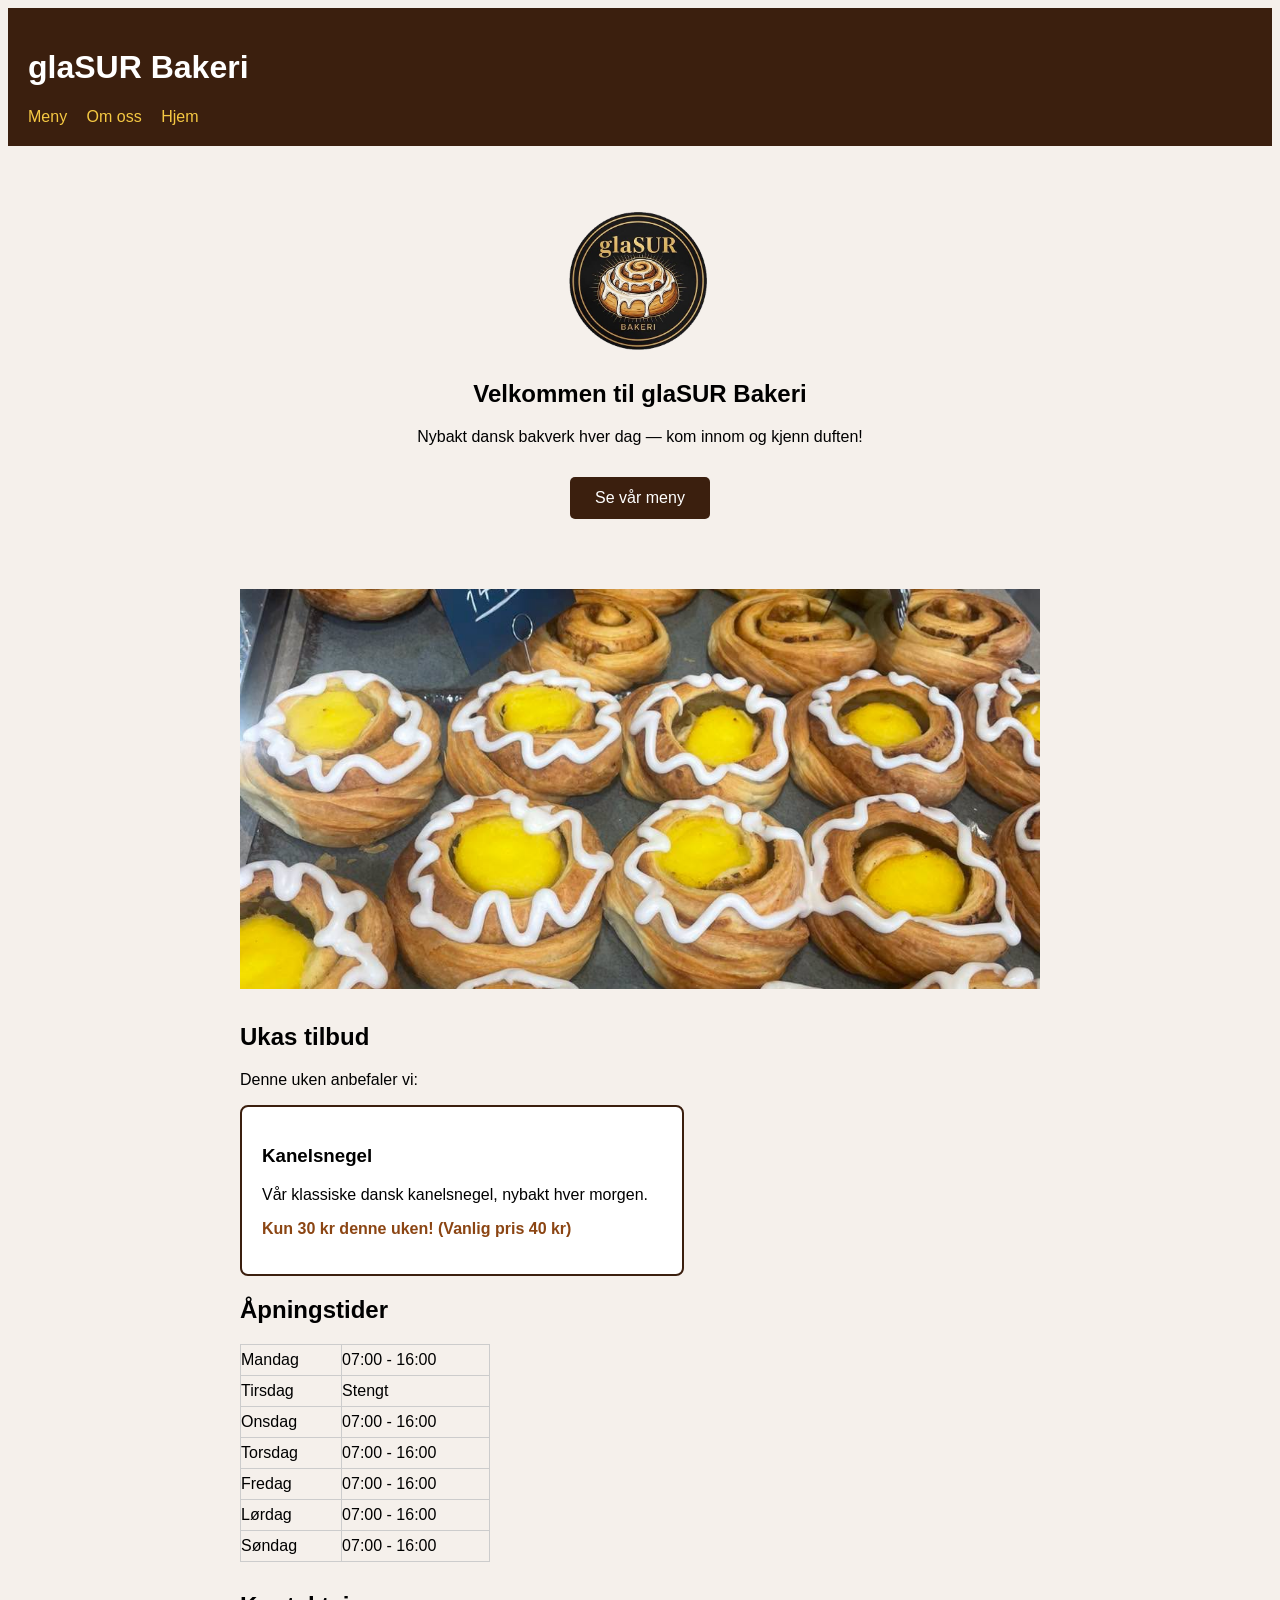
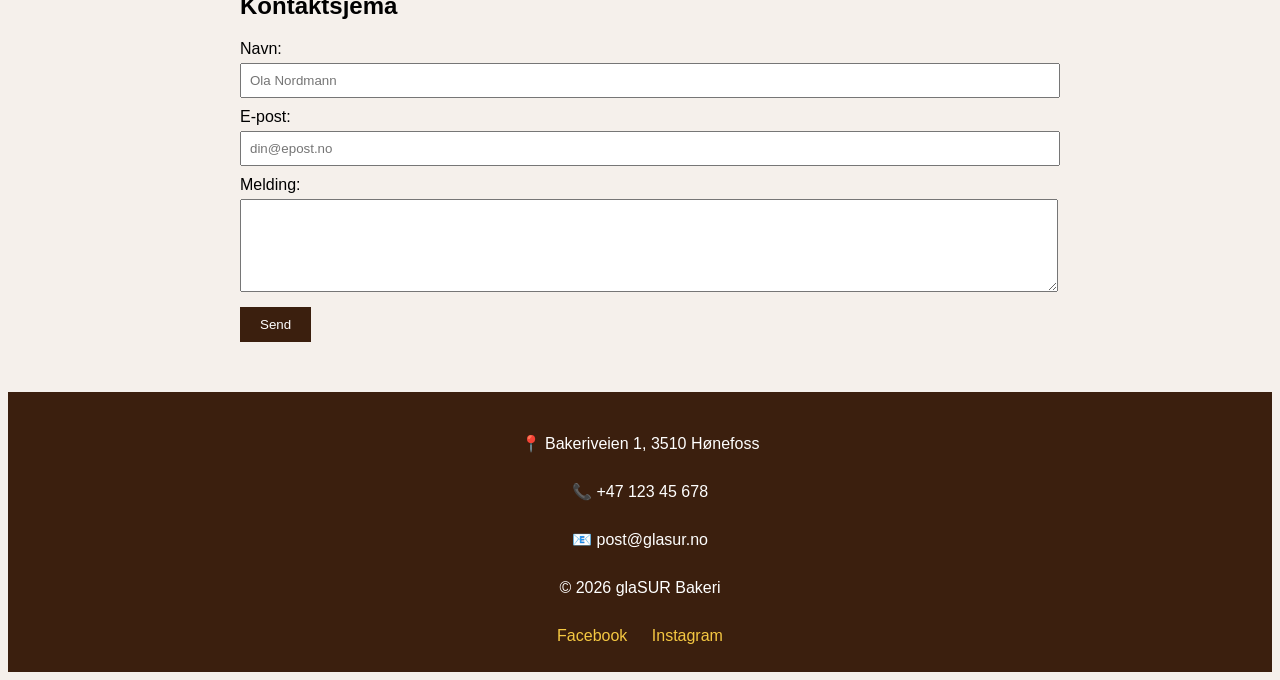
==== index.html @ a9d49e84 "Legg til viewport meta-tag for riktig mobilvisning, juster mobil-tekststørrelser" ====
<!DOCTYPE html>
<html>
<head>
  <meta charset="UTF-8">
  <meta name="viewport" content="width=device-width, initial-scale=1.0">
  <title>glaSUR</title>
  <link rel="stylesheet" href="CSS/style.css">
</head>
<body>
  <header>
  <h1>glaSUR Bakeri</h1>
  <nav>
    <a href="Meny.html">Meny</a>
    <a href="OmOss.html">Om oss</a>
    <a href="index.html">Hjem</a>
  </nav>
  </header>
  <main>
  <section class="hero">
  <img src="Bilder/glasur(1).png" alt="glaSUR logo">
  <h2>Velkommen til glaSUR Bakeri</h2>
  <p>Nybakt dansk bakverk hver dag — kom innom og kjenn duften!</p>
  <a href="Meny.html" class="knapp">Se vår meny</a>
</section>

<section class="forsidebilde">
  <img src="Bilder/glasur bakevarer.jpg" alt="Nybakte bakevarer">
</section>
  <h2>Ukas tilbud</h2>
  <p>Denne uken anbefaler vi:</p>
  
  <div class="tilbud-kort">
    <h3>Kanelsnegel</h3>
    <p>Vår klassiske dansk kanelsnegel, nybakt hver morgen.</p>
    <p class="pris">Kun 30 kr denne uken! (Vanlig pris 40 kr)</p>
  </div>
</section>
  <section>
  <h2>Åpningstider</h2>
  <table class="apningstider">
    <tr><td>Mandag</td><td>07:00 - 16:00</td></tr>
    <tr><td>Tirsdag</td><td>Stengt</td></tr>
    <tr><td>Onsdag</td><td>07:00 - 16:00</td></tr>
    <tr><td>Torsdag</td><td>07:00 - 16:00</td></tr>
    <tr><td>Fredag</td><td>07:00 - 16:00</td></tr>
    <tr><td>Lørdag</td><td>07:00 - 16:00</td></tr>
    <tr><td>Søndag</td><td>07:00 - 16:00</td></tr>
  </table>
</section>
    <section>
      <h2>Kontaktsjema</h2>
  <form action="https://formsubmit.co/oskar.aaserud@gmail.com" method="POST">
    <input type="hidden" name="_subject" value="Ny melding fra glaSUR-nettsiden">
    <input type="hidden" name="_captcha" value="false">
    <input type="hidden" name="_next" value="https://oskaraaserud-dev.github.io/glasur/takk.html">

    <label for="navn">Navn:</label>
    <input type="text" id="navn" name="Navn" placeholder="Ola Nordmann" required>

    <label for="epost">E-post:</label>
    <input type="email" id="epost" name="E-post" placeholder="din@epost.no" required>

    <label for="melding">Melding:</label>
    <textarea id="melding" name="Melding" rows="5" required></textarea>

    <button type="submit">Send</button>
  </form>
    </section>
 </main>
 <footer>
  <p>📍 Bakeriveien 1, 3510 Hønefoss</p>
  <p>📞 +47 123 45 678</p>
  <p>📧 post@glasur.no</p>
  <p>© 2026 glaSUR Bakeri</p>
  <a href="https://facebook.com/glasur" target="_blank">Facebook</a>
<a href="https://instagram.com/glasur" target="_blank">Instagram</a>
</footer>
</body>
</html>
---- CSS/style.css ----
body {
    background-color: #f5f0eb;
    font-family: Arial, Helvetica, sans-serif;
}

h1 {
    color: #8b4513
}

Header {
    background-color: #3b1f0e;
    color: white;
    padding: 20px;
}

h1 {
    color: white;
}

nav a {
    color: #f5c842;
    margin-right: 15px;
    text-decoration: none;
}

main {
    max-width: 800px;
    margin: 0 auto;
    padding: 20px;
}

table {
    width: 100%;
    border-collapse: collapse;
}

th, td {
    border: 1px solid #ccc;
    padding: 8px;
    text-align: left;
}

th {
    background-color: #3b1f0e;
    color: white;
}

footer {
    background-color: #3b1f0e;
    color: white;
    text-align: center;
    padding: 15px;
}

section {
    margin-bottom: 30px;
}

label {
    display: block;
    margin-top: 10px;
}

input, textarea {
    display: block;
    width: 100%;
    padding: 8px;
    margin-top: 5px;
}

button {
    margin-top: 15px;
    padding: 10px 20px;
    background-color: #3b1f0e;
    color: white;
    border: none;
    cursor: pointer;
}

a {
    color: #f5c842;
    text-decoration: none;
}

.tilbud-kort {
  background-color: white;
  border: 2px solid #3b1f0e;
  border-radius: 8px;
  padding: 20px;
  max-width: 400px;
}

.pris {
  color: #8B4513;
  font-weight: bold;
}

.hero {
  text-align: center;
  padding: 40px 20px;
}

.hero img {
  width: 150px;
}

.knapp {
  display: inline-block;
  margin-top: 15px;
  padding: 12px 25px;
  background-color: #3b1f0e;
  color: white;
  text-decoration: none;
  border-radius: 5px;
}

.knapp:hover {
  background-color: #8B4513;
}

.apningstider {
  width: auto;
  min-width: 250px;
}

.apningstider td {
  padding: 6px 20px 6px 0;
}

header {
  position: sticky;
  top: 0;
  z-index: 100;
}

footer {
  background-color: #3b1f0e;
  color: white;
  text-align: center;
  padding: 20px;
  line-height: 2;
}

footer a {
  color: #f5c842;
  text-decoration: none;
  margin: 0 10px;
}

.forsidebilde img {
  width: 100%;
  max-height: 400px;
  object-fit: cover;
}

.omoss-bilde {
  width: 100%;
  max-height: 350px;
  object-fit: cover;
  border-radius: 8px;
  margin: 20px 0;
}

.meny-bilde {
  width: 50px;
  height: 50px;
  object-fit: cover;
  border-radius: 5px;
  vertical-align: middle;
  margin-right: 10px;
}

@media (max-width: 600px) {
  /* Større tekst på mobil */
  body {
    font-size: 18px;
  }

  h1 {
    font-size: 24px;
  }

  h2 {
    font-size: 22px;
  }

  h3 {
    font-size: 20px;
  }

  .knapp {
    padding: 15px 30px;
    font-size: 18px;
  }

  input, textarea {
    font-size: 16px;
    padding: 12px;
  }

  button {
    font-size: 18px;
    padding: 15px 25px;
  }
}
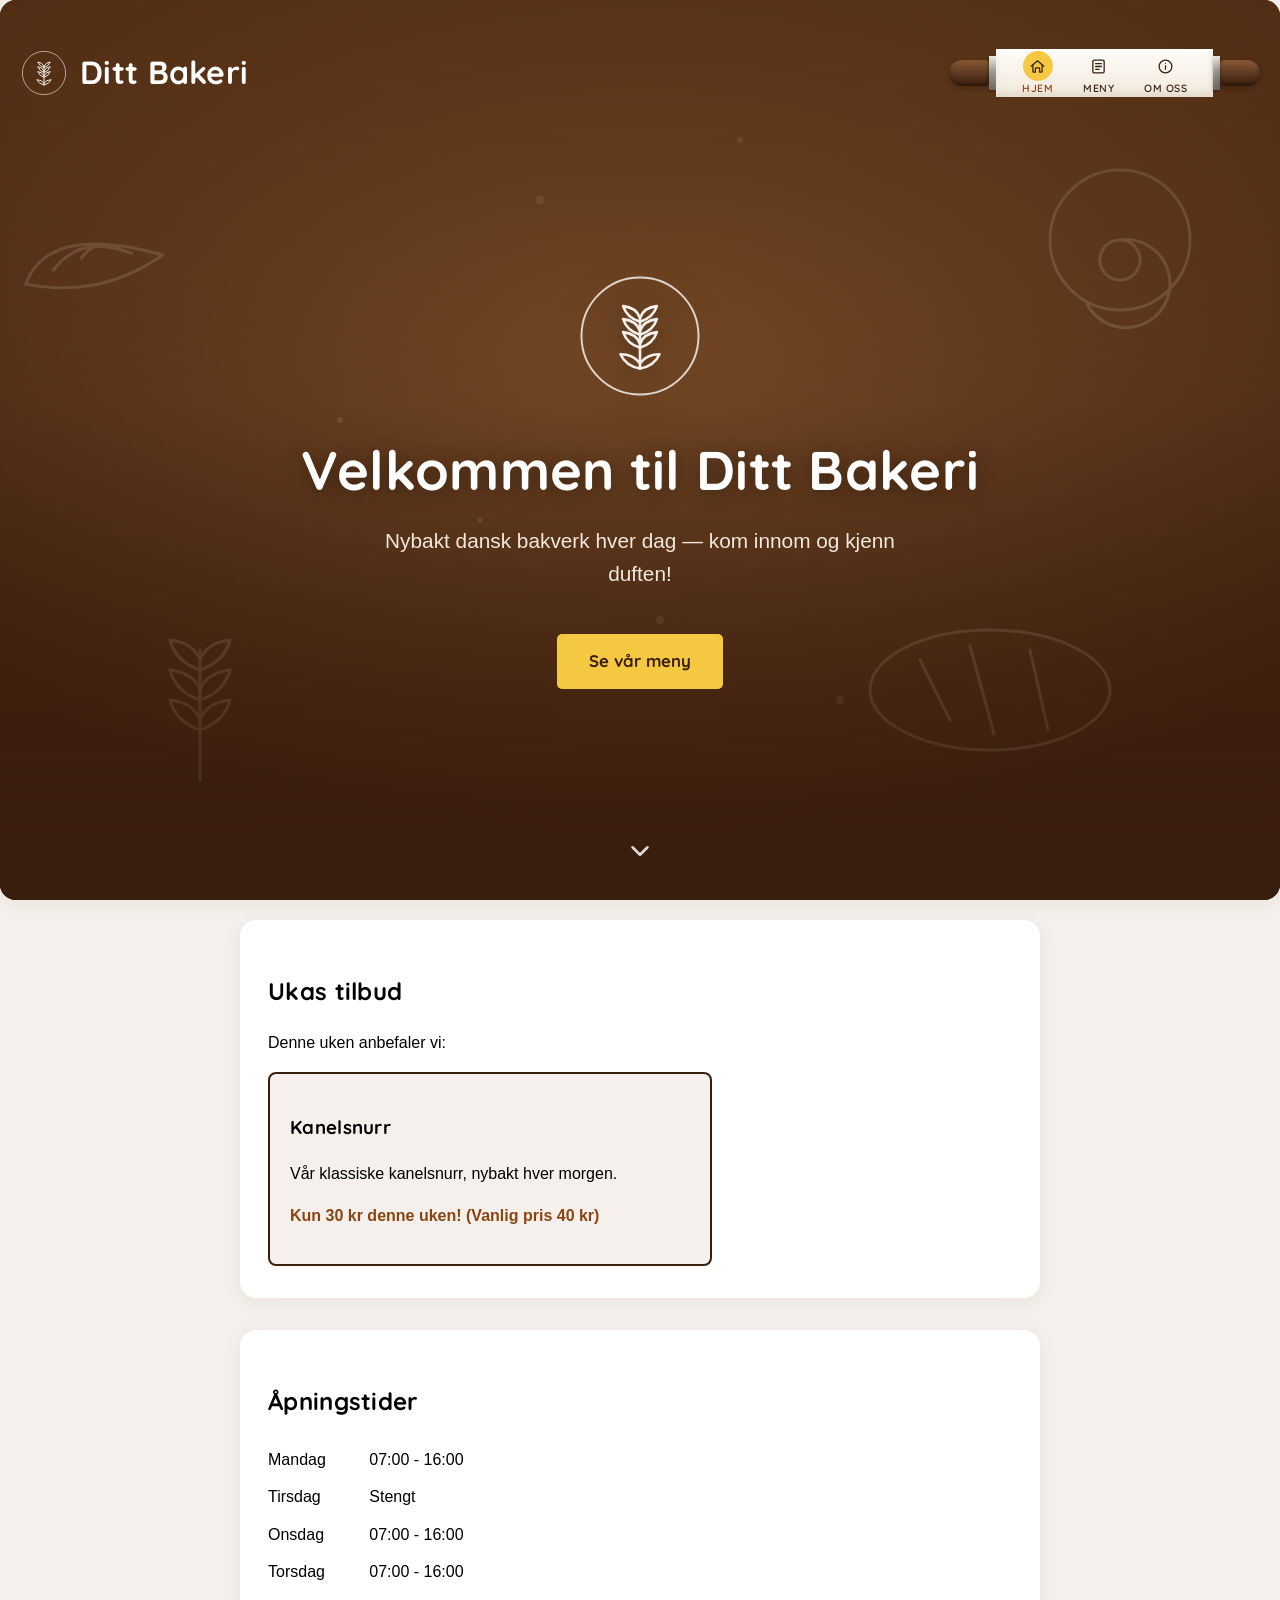
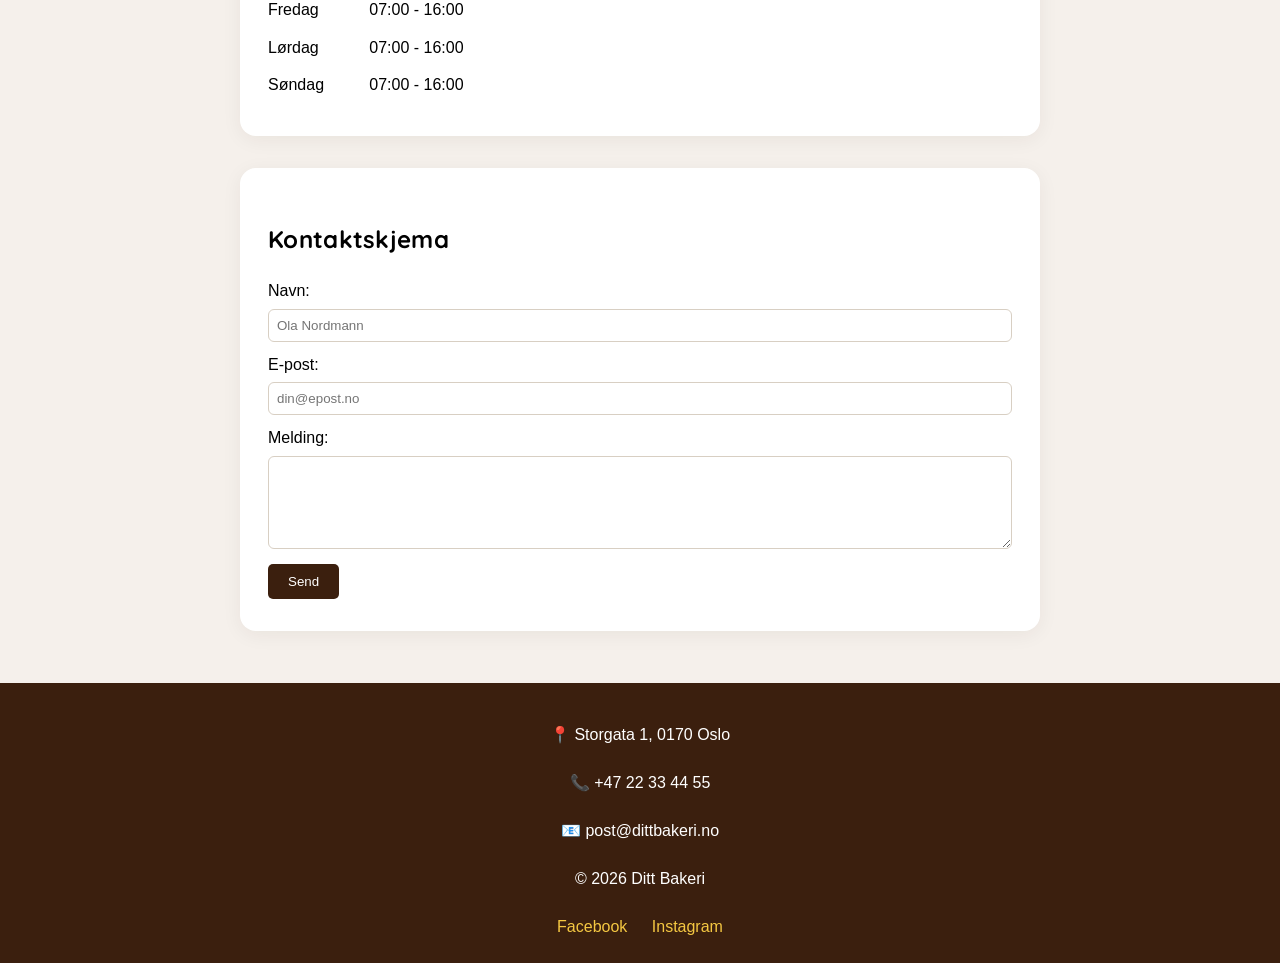
==== commit 4d2a9186: "Gjør bakeri-demoen utsendingsklar med navn-personalisering - Bytt PLASSHOLDERBILDE-SVG-ene med bevis" ====
--- a/index.html
+++ b/index.html
@@ -1,79 +1,159 @@
-<!DOCTYPE html>
-<html>
-<head>
-  <meta charset="UTF-8">
-  <meta name="viewport" content="width=device-width, initial-scale=1.0">
-  <title>glaSUR</title>
-  <link rel="stylesheet" href="CSS/style.css">
-</head>
-<body>
-  <header>
-  <h1>glaSUR Bakeri</h1>
-  <nav>
-    <a href="Meny.html">Meny</a>
-    <a href="OmOss.html">Om oss</a>
-    <a href="index.html">Hjem</a>
-  </nav>
-  </header>
-  <main>
-  <section class="hero">
-  <img src="Bilder/glasur(1).png" alt="glaSUR logo">
-  <h2>Velkommen til glaSUR Bakeri</h2>
-  <p>Nybakt dansk bakverk hver dag — kom innom og kjenn duften!</p>
-  <a href="Meny.html" class="knapp">Se vår meny</a>
-</section>
-
-<section class="forsidebilde">
-  <img src="Bilder/glasur bakevarer.jpg" alt="Nybakte bakevarer">
-</section>
-  <h2>Ukas tilbud</h2>
-  <p>Denne uken anbefaler vi:</p>
-  
-  <div class="tilbud-kort">
-    <h3>Kanelsnegel</h3>
-    <p>Vår klassiske dansk kanelsnegel, nybakt hver morgen.</p>
-    <p class="pris">Kun 30 kr denne uken! (Vanlig pris 40 kr)</p>
-  </div>
-</section>
-  <section>
-  <h2>Åpningstider</h2>
-  <table class="apningstider">
-    <tr><td>Mandag</td><td>07:00 - 16:00</td></tr>
-    <tr><td>Tirsdag</td><td>Stengt</td></tr>
-    <tr><td>Onsdag</td><td>07:00 - 16:00</td></tr>
-    <tr><td>Torsdag</td><td>07:00 - 16:00</td></tr>
-    <tr><td>Fredag</td><td>07:00 - 16:00</td></tr>
-    <tr><td>Lørdag</td><td>07:00 - 16:00</td></tr>
-    <tr><td>Søndag</td><td>07:00 - 16:00</td></tr>
-  </table>
-</section>
-    <section>
-      <h2>Kontaktsjema</h2>
-  <form action="https://formsubmit.co/oskar.aaserud@gmail.com" method="POST">
-    <input type="hidden" name="_subject" value="Ny melding fra glaSUR-nettsiden">
-    <input type="hidden" name="_captcha" value="false">
-    <input type="hidden" name="_next" value="https://oskaraaserud-dev.github.io/glasur/takk.html">
-
-    <label for="navn">Navn:</label>
-    <input type="text" id="navn" name="Navn" placeholder="Ola Nordmann" required>
-
-    <label for="epost">E-post:</label>
-    <input type="email" id="epost" name="E-post" placeholder="din@epost.no" required>
-
-    <label for="melding">Melding:</label>
-    <textarea id="melding" name="Melding" rows="5" required></textarea>
-
-    <button type="submit">Send</button>
-  </form>
-    </section>
- </main>
- <footer>
-  <p>📍 Bakeriveien 1, 3510 Hønefoss</p>
-  <p>📞 +47 123 45 678</p>
-  <p>📧 post@glasur.no</p>
-  <p>© 2026 glaSUR Bakeri</p>
-  <a href="https://facebook.com/glasur" target="_blank">Facebook</a>
-<a href="https://instagram.com/glasur" target="_blank">Instagram</a>
-</footer>
-</body>
+<!DOCTYPE html>
+<html lang="no">
+<head>
+  <meta charset="UTF-8">
+  <meta name="viewport" content="width=device-width, initial-scale=1.0">
+  <meta name="description" content="Ditt Bakeri tilbyr nybakt dansk bakverk hver dag. Se vår meny, ukas tilbud og åpningstider.">
+  <title>Ditt Bakeri – Nybakt bakverk hver dag</title>
+  <link rel="canonical" href="https://oskaraaserud-dev.github.io/generisk_bakeri/">
+  <link rel="icon" href="Bilder/logo.svg" type="image/svg+xml">
+  <link rel="preconnect" href="https://fonts.googleapis.com">
+  <link rel="preconnect" href="https://fonts.gstatic.com" crossorigin>
+  <link href="https://fonts.googleapis.com/css2?family=Quicksand:wght@500;600;700&display=swap" rel="stylesheet">
+  <link rel="stylesheet" href="CSS/style.css">
+  <meta property="og:type" content="website">
+  <meta property="og:site_name" content="Ditt Bakeri">
+  <meta property="og:locale" content="nb_NO">
+  <meta property="og:title" content="Ditt Bakeri – Nybakt dansk bakverk hver dag">
+  <meta property="og:description" content="Ditt Bakeri tilbyr nybakt dansk bakverk hver dag. Se vår meny, ukas tilbud og åpningstider.">
+  <meta property="og:url" content="https://oskaraaserud-dev.github.io/generisk_bakeri/">
+  <meta property="og:image" content="https://oskaraaserud-dev.github.io/generisk_bakeri/Bilder/hero.svg">
+  <meta name="twitter:card" content="summary_large_image">
+  <script type="application/ld+json">
+  {
+    "@context": "https://schema.org",
+    "@type": "Bakery",
+    "@id": "https://oskaraaserud-dev.github.io/generisk_bakeri/",
+    "name": "Ditt Bakeri",
+    "url": "https://oskaraaserud-dev.github.io/generisk_bakeri/",
+    "image": "https://oskaraaserud-dev.github.io/generisk_bakeri/Bilder/om-oss.svg",
+    "telephone": "+47 22 33 44 55",
+    "email": "post@dittbakeri.no",
+    "address": {
+      "@type": "PostalAddress",
+      "streetAddress": "Storgata 1",
+      "addressLocality": "Oslo",
+      "postalCode": "0170",
+      "addressCountry": "NO"
+    },
+    "openingHoursSpecification": [{
+      "@type": "OpeningHoursSpecification",
+      "dayOfWeek": ["Monday", "Wednesday", "Thursday", "Friday", "Saturday", "Sunday"],
+      "opens": "07:00",
+      "closes": "16:00"
+    }],
+    "sameAs": [
+      "https://www.facebook.com/dittbakeri",
+      "https://www.instagram.com/dittbakeri/"
+    ]
+  }
+  </script>
+</head>
+<body>
+  <header class="over-hero">
+  <div class="brand">
+    <img src="Bilder/logo.svg" alt="" class="header-logo">
+    <h1 class="bakerinavn">Ditt Bakeri</h1>
+  </div>
+
+  <nav class="kjevle-nav" aria-label="Hovednavigasjon">
+    <span class="kjevle-handle" aria-hidden="true"></span>
+    <span class="kjevle-ring" aria-hidden="true"></span>
+    <ul class="kjevle-list">
+      <li>
+        <a href="index.html" class="kjevle-link" aria-current="page">
+          <span class="kjevle-icon-wrap">
+            <svg viewBox="0 0 24 24" fill="none" stroke="currentColor" stroke-width="1.8" stroke-linecap="round" stroke-linejoin="round" aria-hidden="true"><path d="M3 11.5 12 4l9 7.5"/><path d="M5.5 10v9a1 1 0 0 0 1 1H9v-5a1 1 0 0 1 1-1h4a1 1 0 0 1 1 1v5h2.5a1 1 0 0 0 1-1v-9"/></svg>
+          </span>
+          <span class="kjevle-label">Hjem</span>
+        </a>
+      </li>
+      <li>
+        <a href="Meny.html" class="kjevle-link">
+          <span class="kjevle-icon-wrap">
+            <svg viewBox="0 0 24 24" fill="none" stroke="currentColor" stroke-width="1.8" stroke-linecap="round" stroke-linejoin="round" aria-hidden="true"><rect x="4" y="3" width="16" height="18" rx="2"/><path d="M8 8h8M8 12h8M8 16h5"/></svg>
+          </span>
+          <span class="kjevle-label">Meny</span>
+        </a>
+      </li>
+      <li>
+        <a href="OmOss.html" class="kjevle-link">
+          <span class="kjevle-icon-wrap">
+            <svg viewBox="0 0 24 24" fill="none" stroke="currentColor" stroke-width="1.8" stroke-linecap="round" stroke-linejoin="round" aria-hidden="true"><circle cx="12" cy="12" r="9"/><line x1="12" y1="11" x2="12" y2="16"/><circle cx="12" cy="7.5" r="0.9" fill="currentColor" stroke="none"/></svg>
+          </span>
+          <span class="kjevle-label">Om oss</span>
+        </a>
+      </li>
+    </ul>
+    <span class="kjevle-ring" aria-hidden="true"></span>
+    <span class="kjevle-handle" aria-hidden="true"></span>
+  </nav>
+  </header>
+
+  <section class="hero-full">
+    <div class="hero-full__bg" aria-hidden="true"></div>
+    <div class="hero-full__content">
+      <img src="Bilder/logo.svg" alt="Logo" class="hero-full__logo reveal is-visible">
+      <h2 class="reveal is-visible reveal-delay-1">Velkommen til <span class="bakerinavn">Ditt Bakeri</span></h2>
+      <p class="reveal is-visible reveal-delay-2">Nybakt dansk bakverk hver dag — kom innom og kjenn duften!</p>
+      <a href="Meny.html" class="knapp reveal is-visible reveal-delay-3">Se vår meny</a>
+    </div>
+    <a href="#innhold" class="scroll-hint" aria-label="Bla ned">
+      <svg viewBox="0 0 24 24" fill="none" stroke="currentColor" stroke-width="2" stroke-linecap="round" stroke-linejoin="round" aria-hidden="true"><polyline points="6 9 12 15 18 9"/></svg>
+    </a>
+  </section>
+
+  <main id="innhold">
+  <section class="reveal">
+  <h2>Ukas tilbud</h2>
+  <p>Denne uken anbefaler vi:</p>
+
+  <div class="tilbud-kort">
+    <h3>Kanelsnurr</h3>
+    <p>Vår klassiske kanelsnurr, nybakt hver morgen.</p>
+    <p class="pris">Kun 30 kr denne uken! (Vanlig pris 40 kr)</p>
+  </div>
+</section>
+  <section class="reveal">
+  <h2>Åpningstider</h2>
+  <table class="apningstider">
+    <tr><th scope="row">Mandag</th><td>07:00 - 16:00</td></tr>
+    <tr><th scope="row">Tirsdag</th><td>Stengt</td></tr>
+    <tr><th scope="row">Onsdag</th><td>07:00 - 16:00</td></tr>
+    <tr><th scope="row">Torsdag</th><td>07:00 - 16:00</td></tr>
+    <tr><th scope="row">Fredag</th><td>07:00 - 16:00</td></tr>
+    <tr><th scope="row">Lørdag</th><td>07:00 - 16:00</td></tr>
+    <tr><th scope="row">Søndag</th><td>07:00 - 16:00</td></tr>
+  </table>
+</section>
+    <section class="reveal">
+      <h2>Kontaktskjema</h2>
+  <form action="https://formsubmit.co/oskar@aaserudweb.no" method="POST">
+    <input type="hidden" name="_subject" value="Ny melding fra bakeri-demoen">
+    <input type="hidden" name="_captcha" value="false">
+    <input type="hidden" name="_next" value="takk.html">
+
+    <label for="navn">Navn:</label>
+    <input type="text" id="navn" name="Navn" placeholder="Ola Nordmann" required>
+
+    <label for="epost">E-post:</label>
+    <input type="email" id="epost" name="E-post" placeholder="din@epost.no" required>
+
+    <label for="melding">Melding:</label>
+    <textarea id="melding" name="Melding" rows="5" required></textarea>
+
+    <button type="submit">Send</button>
+  </form>
+    </section>
+ </main>
+ <footer>
+  <p><span aria-hidden="true">📍</span> <span class="sr-only">Adresse:</span> Storgata 1, 0170 Oslo</p>
+  <p><span aria-hidden="true">📞</span> <span class="sr-only">Telefon:</span> +47 22 33 44 55</p>
+  <p><span aria-hidden="true">📧</span> <span class="sr-only">E-post:</span> post@dittbakeri.no</p>
+  <p>© 2026 <span class="bakerinavn">Ditt Bakeri</span></p>
+  <a href="https://www.facebook.com/dittbakeri" target="_blank" rel="noopener noreferrer">Facebook</a>
+<a href="https://www.instagram.com/dittbakeri/" target="_blank" rel="noopener noreferrer">Instagram</a>
+</footer>
+  <script src="JS/main.js"></script>
+</body>
 </html>
--- a/CSS/style.css
+++ b/CSS/style.css
@@ -1,26 +1,163 @@
+html {
+    scroll-behavior: smooth;
+}
+
 body {
+    margin: 0;
     background-color: #f5f0eb;
-    font-family: Arial, Helvetica, sans-serif;
+    font-family: 'Segoe UI', Roboto, Helvetica, Arial, sans-serif;
+    line-height: 1.6;
+}
+
+h1, h2, h3 {
+    font-family: 'Quicksand', 'Segoe UI', sans-serif;
+    letter-spacing: 0.3px;
 }
 
 h1 {
-    color: #8b4513
-}
-
-Header {
+    color: white;
+}
+
+header {
     background-color: #3b1f0e;
     color: white;
     padding: 20px;
-}
-
-h1 {
-    color: white;
-}
-
-nav a {
-    color: #f5c842;
-    margin-right: 15px;
+    box-shadow: 0 2px 10px rgba(0, 0, 0, 0.15);
+    position: sticky;
+    top: 0;
+    z-index: 100;
+    display: flex;
+    flex-wrap: wrap;
+    align-items: center;
+    gap: 14px 20px;
+    transition: background-color 0.35s ease, box-shadow 0.35s ease, padding 0.35s ease;
+}
+
+/* Gjennomsiktig header som ligger over helskjerm-heroen */
+header.over-hero {
+    position: fixed;
+    left: 0;
+    right: 0;
+    background-color: transparent;
+    box-shadow: none;
+    padding-top: 26px;
+    padding-bottom: 26px;
+}
+
+header.over-hero.is-solid {
+    background-color: #3b1f0e;
+    box-shadow: 0 2px 10px rgba(0, 0, 0, 0.15);
+    padding-top: 14px;
+    padding-bottom: 14px;
+}
+
+.brand {
+    display: flex;
+    align-items: center;
+    gap: 12px;
+}
+
+.header-logo {
+    width: 48px;
+    height: 48px;
+    border-radius: 50%;
+    object-fit: cover;
+}
+
+.kjevle-nav {
+    display: flex;
+    align-items: center;
+    margin-left: auto;
+}
+
+.kjevle-handle {
+    width: 40px;
+    height: 26px;
+    background: linear-gradient(180deg, #8a5a34, #5a3820 55%, #3b1f0e);
+    box-shadow: inset 0 -2px 4px rgba(0, 0, 0, 0.3), 0 2px 6px rgba(0, 0, 0, 0.25);
+    flex-shrink: 0;
+}
+
+.kjevle-handle:first-child {
+    border-radius: 13px 4px 4px 13px;
+}
+
+.kjevle-handle:last-child {
+    border-radius: 4px 13px 13px 4px;
+}
+
+.kjevle-ring {
+    width: 7px;
+    height: 34px;
+    background: linear-gradient(180deg, #ece7dd, #9a958c 50%, #6b6660);
+    box-shadow: 0 1px 3px rgba(0, 0, 0, 0.3);
+    flex-shrink: 0;
+}
+
+.kjevle-list {
+    list-style: none;
+    margin: 0;
+    padding: 0 26px;
+    height: 48px;
+    background: linear-gradient(180deg, #fffdf9, #f0e8db);
+    box-shadow: inset 0 2px 4px rgba(255, 255, 255, 0.6), inset 0 -3px 6px rgba(59, 31, 14, 0.1);
+    display: flex;
+    flex-direction: row;
+    align-items: center;
+    justify-content: center;
+    gap: 30px;
+    flex-shrink: 0;
+}
+
+.kjevle-link {
+    display: flex;
+    flex-direction: column;
+    align-items: center;
+    gap: 2px;
+    color: #3b1f0e;
     text-decoration: none;
+    font-family: 'Quicksand', 'Segoe UI', sans-serif;
+    font-size: 10.5px;
+    line-height: 1.1;
+    font-weight: 600;
+    letter-spacing: 0.5px;
+    text-transform: uppercase;
+}
+
+.kjevle-icon-wrap {
+    display: flex;
+    align-items: center;
+    justify-content: center;
+    width: 30px;
+    height: 30px;
+    border-radius: 50%;
+    background: transparent;
+    transition: background-color 0.2s ease, transform 0.2s ease;
+}
+
+.kjevle-icon-wrap svg {
+    width: 17px;
+    height: 17px;
+}
+
+.kjevle-link:hover .kjevle-icon-wrap,
+.kjevle-link:focus-visible .kjevle-icon-wrap {
+    background: #f5f0eb;
+    transform: translateY(-2px);
+}
+
+.kjevle-link:focus-visible {
+    outline: 2px solid #8B4513;
+    outline-offset: 2px;
+    border-radius: 4px;
+}
+
+.kjevle-link[aria-current="page"] .kjevle-icon-wrap {
+    background: #f5c842;
+}
+
+.kjevle-link[aria-current="page"] .kjevle-label {
+    color: #8B4513;
 }
 
 main {
@@ -35,7 +172,7 @@
 }
 
 th, td {
-    border: 1px solid #ccc;
+    border: 1px solid #e6ddd2;
     padding: 8px;
     text-align: left;
 }
@@ -43,17 +180,37 @@
 th {
     background-color: #3b1f0e;
     color: white;
+}
+
+tbody tr:hover td {
+    background-color: #f5f0eb;
 }
 
 footer {
     background-color: #3b1f0e;
     color: white;
     text-align: center;
-    padding: 15px;
+    padding: 20px;
+    line-height: 2;
 }
 
 section {
-    margin-bottom: 30px;
+    margin-bottom: 32px;
+    background-color: #ffffff;
+    border-radius: 16px;
+    padding: 32px 28px;
+    box-shadow: 0 4px 20px rgba(59, 31, 14, 0.06);
+}
+
+section.hero {
+    background-color: transparent;
+    box-shadow: none;
+    border-radius: 0;
+    padding: 0;
+}
+
+section.hero {
+    padding: 40px 20px;
 }
 
 label {
@@ -64,8 +221,31 @@
 input, textarea {
     display: block;
     width: 100%;
+    box-sizing: border-box;
     padding: 8px;
     margin-top: 5px;
+    border: 1px solid #d8cfc3;
+    border-radius: 6px;
+    font-family: inherit;
+    transition: border-color 0.2s ease, box-shadow 0.2s ease;
+}
+
+.sr-only {
+    position: absolute;
+    width: 1px;
+    height: 1px;
+    padding: 0;
+    margin: -1px;
+    overflow: hidden;
+    clip: rect(0, 0, 0, 0);
+    white-space: nowrap;
+    border: 0;
+}
+
+input:focus, textarea:focus {
+    outline: none;
+    border-color: #8B4513;
+    box-shadow: 0 0 0 3px rgba(139, 69, 19, 0.15);
 }
 
 button {
@@ -74,16 +254,30 @@
     background-color: #3b1f0e;
     color: white;
     border: none;
+    border-radius: 5px;
     cursor: pointer;
+    transition: background-color 0.2s ease, transform 0.2s ease, box-shadow 0.2s ease;
+}
+
+button:hover {
+    background-color: #8B4513;
+    transform: translateY(-2px);
+    box-shadow: 0 4px 12px rgba(0, 0, 0, 0.2);
 }
 
 a {
     color: #f5c842;
     text-decoration: none;
+    transition: color 0.2s ease, opacity 0.2s ease;
+}
+
+a:focus-visible {
+    outline: 2px solid #8B4513;
+    outline-offset: 2px;
 }
 
 .tilbud-kort {
-  background-color: white;
+  background-color: #f5f0eb;
   border: 2px solid #3b1f0e;
   border-radius: 8px;
   padding: 20px;
@@ -97,11 +291,131 @@
 
 .hero {
   text-align: center;
-  padding: 40px 20px;
 }
 
 .hero img {
   width: 150px;
+  filter: drop-shadow(0 4px 10px rgba(0, 0, 0, 0.15));
+}
+
+/* ---- Helskjerm-hero ---- */
+.hero-full {
+  position: relative;
+  min-height: 100vh;
+  min-height: 100svh;
+  margin: 0;
+  padding: 0;
+  display: flex;
+  align-items: center;
+  justify-content: center;
+  text-align: center;
+  overflow: hidden;
+  background: #3b1f0e;
+}
+
+.hero-full__bg {
+  position: absolute;
+  inset: 0;
+  background-image: url('../Bilder/hero.svg');
+  background-size: cover;
+  background-position: center;
+  transform: scale(1.12);
+  animation: heroZoom 14s ease-out forwards;
+}
+
+@keyframes heroZoom {
+  to { transform: scale(1); }
+}
+
+.hero-full::after {
+  content: "";
+  position: absolute;
+  inset: 0;
+  background: linear-gradient(180deg, rgba(59, 31, 14, 0.55), rgba(59, 31, 14, 0.35) 45%, rgba(59, 31, 14, 0.8));
+}
+
+.hero-full__content {
+  position: relative;
+  z-index: 2;
+  color: #fff;
+  padding: 120px 24px 60px;
+  max-width: 720px;
+}
+
+.hero-full__logo {
+  width: 130px;
+  filter: drop-shadow(0 6px 16px rgba(0, 0, 0, 0.4));
+}
+
+.hero-full__content h2 {
+  font-size: clamp(2rem, 6vw, 3.4rem);
+  margin: 18px 0 10px;
+  color: #fff;
+  text-shadow: 0 2px 20px rgba(0, 0, 0, 0.4);
+}
+
+.hero-full__content p {
+  font-size: clamp(1rem, 2.4vw, 1.3rem);
+  margin: 0 auto 28px;
+  max-width: 520px;
+  color: #f3e8dc;
+}
+
+.hero-full .knapp {
+  background-color: #f5c842;
+  color: #3b1f0e;
+  font-weight: 700;
+  font-family: 'Quicksand', 'Segoe UI', sans-serif;
+  padding: 14px 32px;
+  font-size: 1.05rem;
+}
+
+.hero-full .knapp:hover {
+  background-color: #ffd966;
+  color: #3b1f0e;
+}
+
+/* Scroll-hint pil nederst i heroen */
+.scroll-hint {
+  position: absolute;
+  left: 50%;
+  bottom: 26px;
+  transform: translateX(-50%);
+  z-index: 2;
+  color: rgba(255, 255, 255, 0.85);
+  animation: bounce 1.8s ease-in-out infinite;
+}
+
+.scroll-hint svg {
+  width: 30px;
+  height: 30px;
+}
+
+@keyframes bounce {
+  0%, 100% { transform: translate(-50%, 0); }
+  50% { transform: translate(-50%, 10px); }
+}
+
+/* ---- Scroll-reveal animasjoner ---- */
+.reveal {
+  opacity: 0;
+  transform: translateY(40px);
+  transition: opacity 0.7s ease, transform 0.7s ease;
+}
+
+.reveal.is-visible {
+  opacity: 1;
+  transform: translateY(0);
+}
+
+.reveal-delay-1 { transition-delay: 0.12s; }
+.reveal-delay-2 { transition-delay: 0.24s; }
+.reveal-delay-3 { transition-delay: 0.36s; }
+
+@media (prefers-reduced-motion: reduce) {
+  .reveal { opacity: 1; transform: none; transition: none; }
+  .hero-full__bg { animation: none; transform: scale(1); }
+  .scroll-hint { animation: none; }
 }
 
 .knapp {
@@ -112,10 +426,14 @@
   color: white;
   text-decoration: none;
   border-radius: 5px;
+  transition: background-color 0.2s ease, transform 0.2s ease, box-shadow 0.2s ease;
 }
 
 .knapp:hover {
   background-color: #8B4513;
+  color: white;
+  transform: translateY(-2px);
+  box-shadow: 0 4px 12px rgba(0, 0, 0, 0.2);
 }
 
 .apningstider {
@@ -123,22 +441,14 @@
   min-width: 250px;
 }
 
-.apningstider td {
+.apningstider td,
+.apningstider th {
   padding: 6px 20px 6px 0;
-}
-
-header {
-  position: sticky;
-  top: 0;
-  z-index: 100;
-}
-
-footer {
-  background-color: #3b1f0e;
-  color: white;
-  text-align: center;
-  padding: 20px;
-  line-height: 2;
+  border: none;
+  background-color: transparent;
+  color: inherit;
+  font-weight: normal;
+  text-align: left;
 }
 
 footer a {
@@ -147,10 +457,17 @@
   margin: 0 10px;
 }
 
-.forsidebilde img {
-  width: 100%;
-  max-height: 400px;
-  object-fit: cover;
+footer a:hover {
+  opacity: 0.75;
+}
+
+main a {
+  color: #8B4513;
+  font-weight: 600;
+}
+
+main a:hover {
+  color: #3b1f0e;
 }
 
 .omoss-bilde {
@@ -158,6 +475,7 @@
   max-height: 350px;
   object-fit: cover;
   border-radius: 8px;
+  box-shadow: 0 4px 14px rgba(0, 0, 0, 0.12);
   margin: 20px 0;
 }
 
@@ -171,9 +489,69 @@
 }
 
 @media (max-width: 600px) {
-  /* Større tekst på mobil */
   body {
     font-size: 18px;
+  }
+
+  section {
+    padding: 22px 18px;
+  }
+
+  /* Header: sentrer logo og kjevle når de brytes til hver sin linje */
+  header {
+    justify-content: center;
+    text-align: center;
+    padding: 16px;
+  }
+
+  .brand {
+    justify-content: center;
+    width: 100%;
+  }
+
+  .kjevle-nav {
+    margin-left: 0;
+  }
+
+  /* Litt mindre logo/tittel så headeren ikke blir for høy på mobil */
+  .header-logo {
+    width: 40px;
+    height: 40px;
+  }
+
+  /* Helskjerm-hero: gi innholdet plass under den todelte headeren */
+  .hero-full__content {
+    padding-top: 100px;
+  }
+
+  .kjevle-list {
+    height: 42px;
+    padding: 0 14px;
+    gap: 16px;
+  }
+
+  .kjevle-handle {
+    width: 26px;
+    height: 20px;
+  }
+
+  .kjevle-ring {
+    width: 5px;
+    height: 26px;
+  }
+
+  .kjevle-icon-wrap {
+    width: 26px;
+    height: 26px;
+  }
+
+  .kjevle-icon-wrap svg {
+    width: 14px;
+    height: 14px;
+  }
+
+  .kjevle-link {
+    font-size: 8.5px;
   }
 
   h1 {
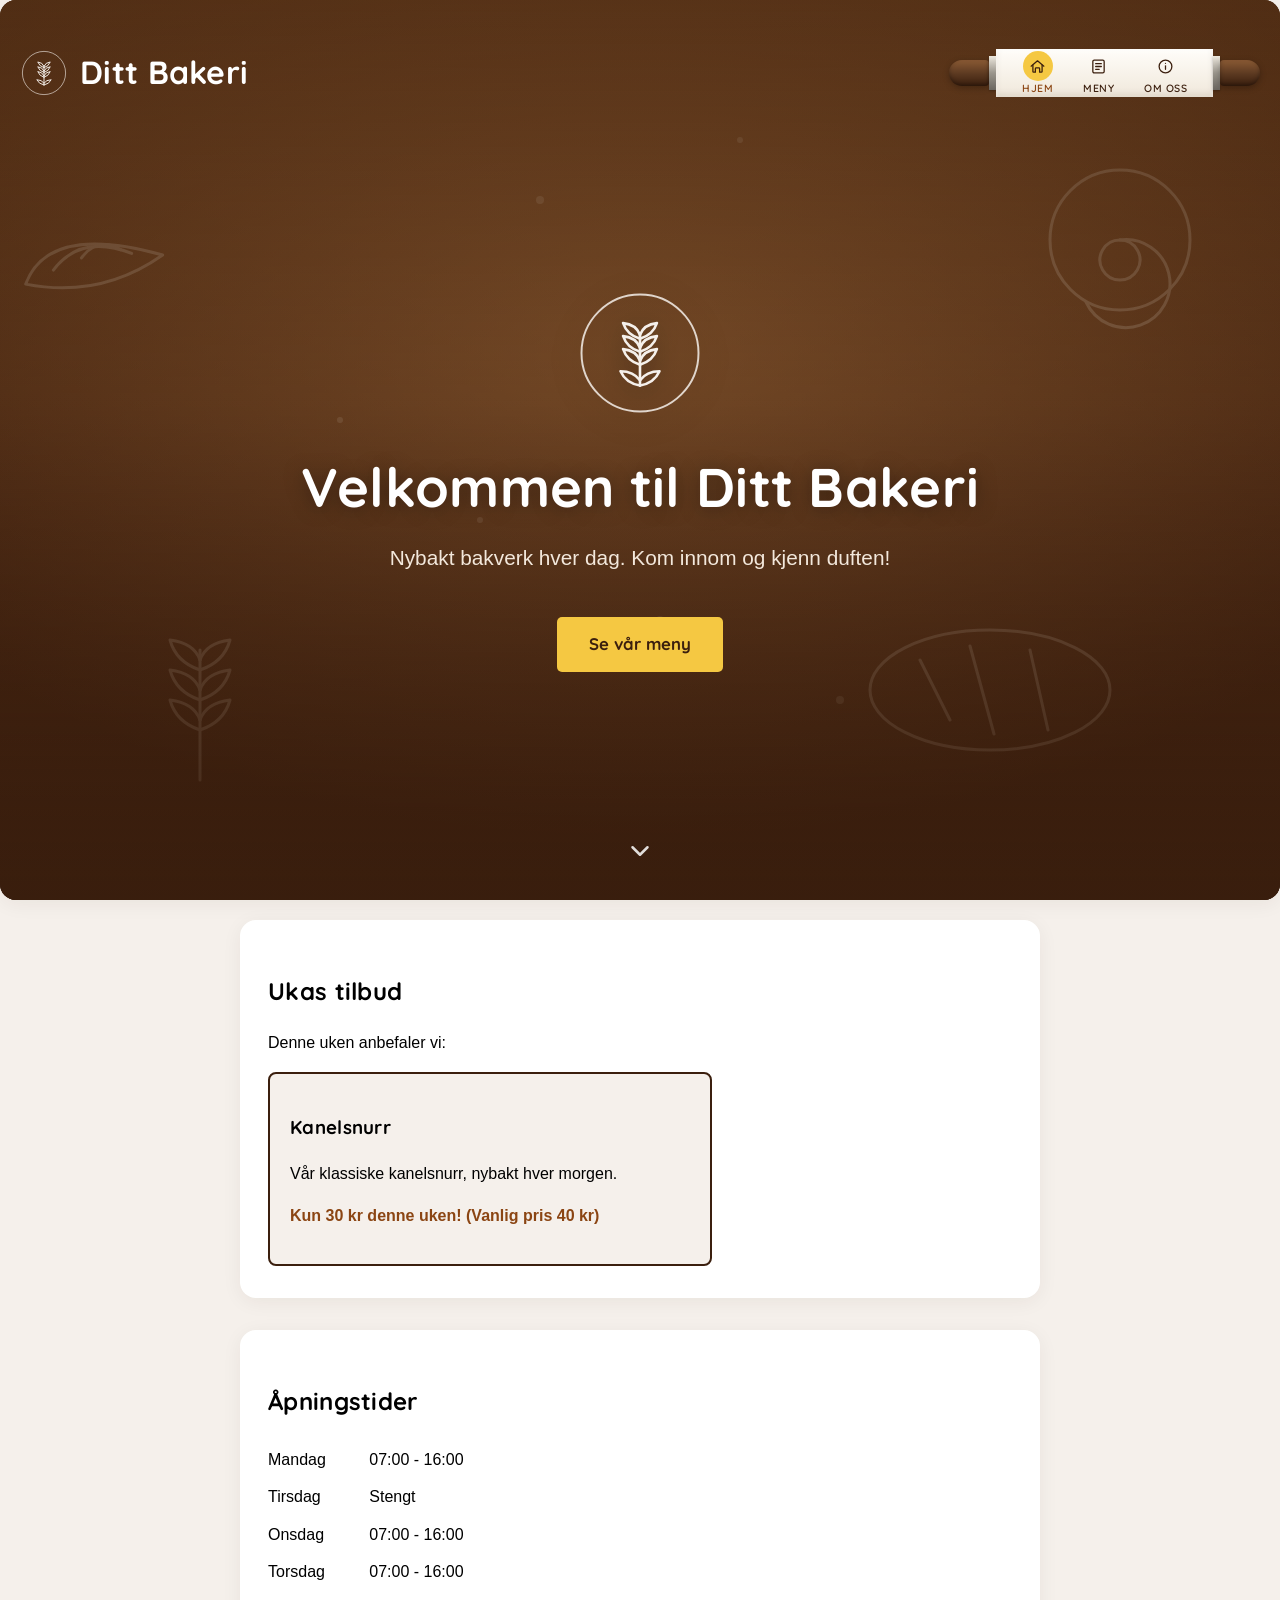
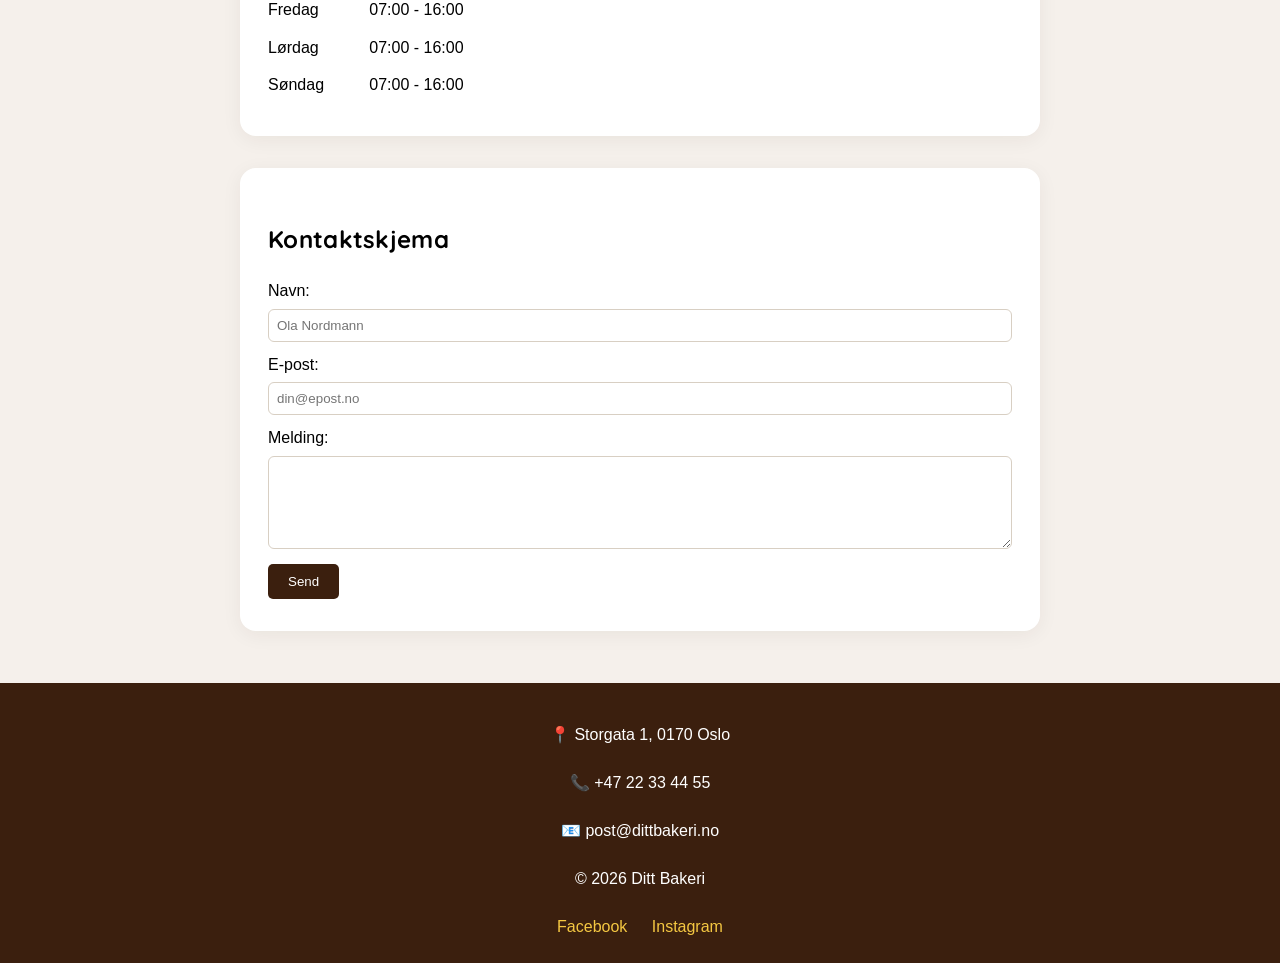
==== commit c4f047ba: "Gjør teksten generisk norsk og fjern tankestreker - Fjern alle referanser til dansk bakverk - Bytt e" ====
--- a/index.html
+++ b/index.html
@@ -3,8 +3,8 @@
 <head>
   <meta charset="UTF-8">
   <meta name="viewport" content="width=device-width, initial-scale=1.0">
-  <meta name="description" content="Ditt Bakeri tilbyr nybakt dansk bakverk hver dag. Se vår meny, ukas tilbud og åpningstider.">
-  <title>Ditt Bakeri – Nybakt bakverk hver dag</title>
+  <meta name="description" content="Ditt Bakeri tilbyr nybakt bakverk hver dag. Se vår meny, ukas tilbud og åpningstider.">
+  <title>Ditt Bakeri | Nybakt bakverk hver dag</title>
   <link rel="canonical" href="https://oskaraaserud-dev.github.io/generisk_bakeri/">
   <link rel="icon" href="Bilder/logo.svg" type="image/svg+xml">
   <link rel="preconnect" href="https://fonts.googleapis.com">
@@ -14,8 +14,8 @@
   <meta property="og:type" content="website">
   <meta property="og:site_name" content="Ditt Bakeri">
   <meta property="og:locale" content="nb_NO">
-  <meta property="og:title" content="Ditt Bakeri – Nybakt dansk bakverk hver dag">
-  <meta property="og:description" content="Ditt Bakeri tilbyr nybakt dansk bakverk hver dag. Se vår meny, ukas tilbud og åpningstider.">
+  <meta property="og:title" content="Ditt Bakeri | Nybakt bakverk hver dag">
+  <meta property="og:description" content="Ditt Bakeri tilbyr nybakt bakverk hver dag. Se vår meny, ukas tilbud og åpningstider.">
   <meta property="og:url" content="https://oskaraaserud-dev.github.io/generisk_bakeri/">
   <meta property="og:image" content="https://oskaraaserud-dev.github.io/generisk_bakeri/Bilder/hero.svg">
   <meta name="twitter:card" content="summary_large_image">
@@ -95,7 +95,7 @@
     <div class="hero-full__content">
       <img src="Bilder/logo.svg" alt="Logo" class="hero-full__logo reveal is-visible">
       <h2 class="reveal is-visible reveal-delay-1">Velkommen til <span class="bakerinavn">Ditt Bakeri</span></h2>
-      <p class="reveal is-visible reveal-delay-2">Nybakt dansk bakverk hver dag — kom innom og kjenn duften!</p>
+      <p class="reveal is-visible reveal-delay-2">Nybakt bakverk hver dag. Kom innom og kjenn duften!</p>
       <a href="Meny.html" class="knapp reveal is-visible reveal-delay-3">Se vår meny</a>
     </div>
     <a href="#innhold" class="scroll-hint" aria-label="Bla ned">
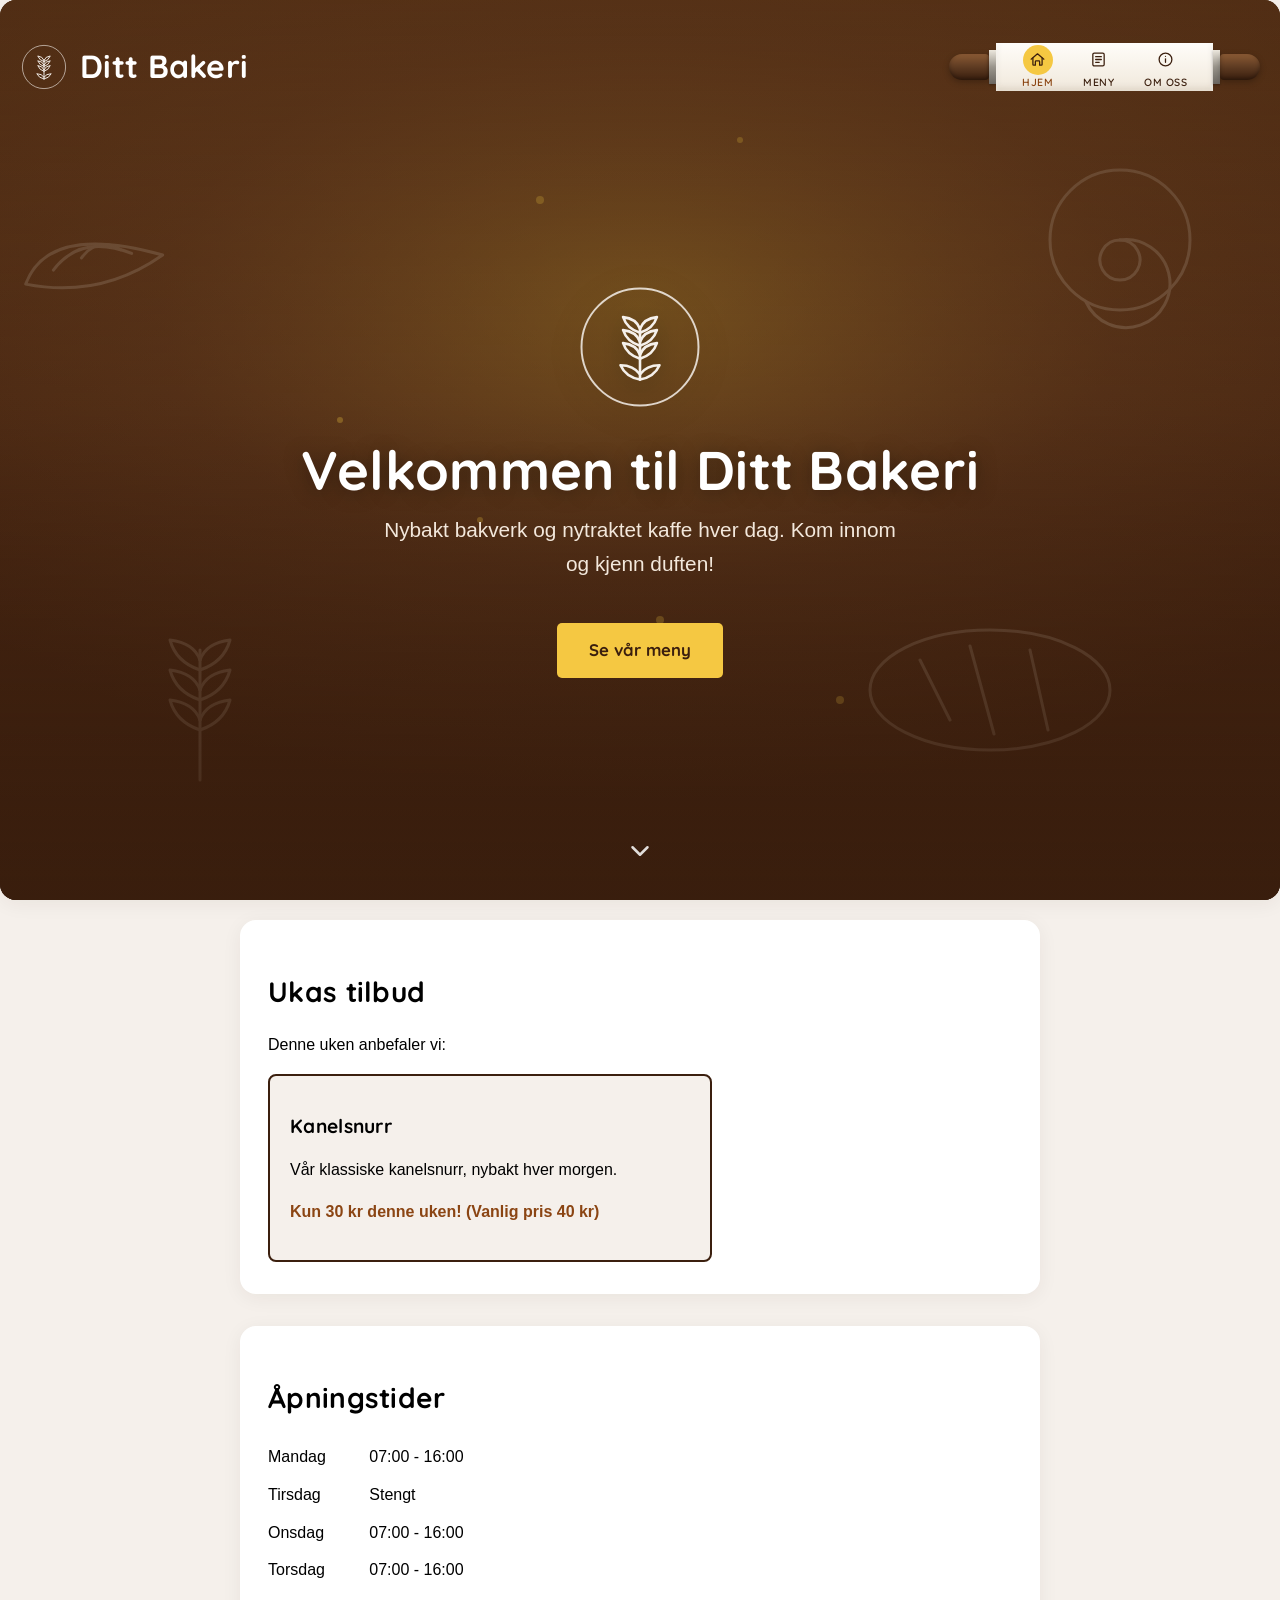
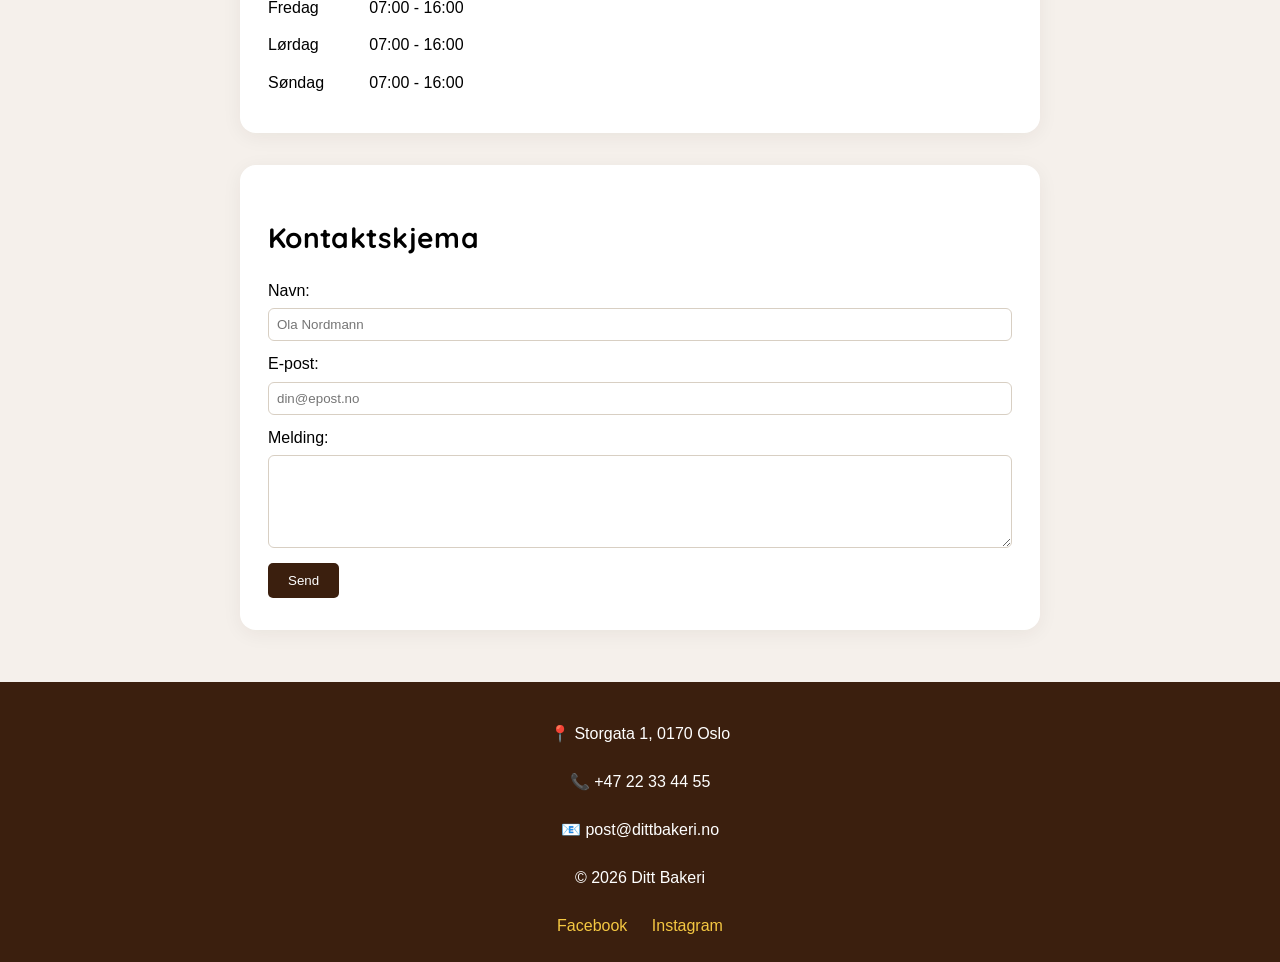
==== commit 675c86d6: "Batch B: designforbedringer fra agent-gjennomgangen - Formaliser fargepaletten: #8B4513 som navngitt" ====
--- a/index.html
+++ b/index.html
@@ -1,9 +1,9 @@
 <!DOCTYPE html>
-<html lang="no">
+<html lang="nb">
 <head>
   <meta charset="UTF-8">
   <meta name="viewport" content="width=device-width, initial-scale=1.0">
-  <meta name="description" content="Ditt Bakeri tilbyr nybakt bakverk hver dag. Se vår meny, ukas tilbud og åpningstider.">
+  <meta name="description" content="Ditt Bakeri tilbyr nybakt bakverk og kaffe hver dag. Se meny, ukas tilbud og åpningstider. Besøk oss i Storgata 1, Oslo, nybakt fra klokken 07 hver dag.">
   <title>Ditt Bakeri | Nybakt bakverk hver dag</title>
   <link rel="canonical" href="https://oskaraaserud-dev.github.io/generisk_bakeri/">
   <link rel="icon" href="Bilder/logo.svg" type="image/svg+xml">
@@ -15,9 +15,13 @@
   <meta property="og:site_name" content="Ditt Bakeri">
   <meta property="og:locale" content="nb_NO">
   <meta property="og:title" content="Ditt Bakeri | Nybakt bakverk hver dag">
-  <meta property="og:description" content="Ditt Bakeri tilbyr nybakt bakverk hver dag. Se vår meny, ukas tilbud og åpningstider.">
+  <meta property="og:description" content="Ditt Bakeri tilbyr nybakt bakverk og kaffe hver dag. Se meny, ukas tilbud og åpningstider. Besøk oss i Storgata 1, Oslo, nybakt fra klokken 07 hver dag.">
   <meta property="og:url" content="https://oskaraaserud-dev.github.io/generisk_bakeri/">
-  <meta property="og:image" content="https://oskaraaserud-dev.github.io/generisk_bakeri/Bilder/hero.svg">
+  <meta property="og:image" content="https://oskaraaserud-dev.github.io/generisk_bakeri/Bilder/delingsbilde.png">
+  <meta property="og:image:width" content="1200">
+  <meta property="og:image:height" content="630">
+  <meta property="og:image:alt" content="Ditt Bakeri, nybakt bakverk og kaffe hver dag">
+  <meta name="twitter:image" content="https://oskaraaserud-dev.github.io/generisk_bakeri/Bilder/delingsbilde.png">
   <meta name="twitter:card" content="summary_large_image">
   <script type="application/ld+json">
   {
@@ -26,9 +30,11 @@
     "@id": "https://oskaraaserud-dev.github.io/generisk_bakeri/",
     "name": "Ditt Bakeri",
     "url": "https://oskaraaserud-dev.github.io/generisk_bakeri/",
-    "image": "https://oskaraaserud-dev.github.io/generisk_bakeri/Bilder/om-oss.svg",
+    "image": "https://oskaraaserud-dev.github.io/generisk_bakeri/Bilder/delingsbilde.png",
     "telephone": "+47 22 33 44 55",
     "email": "post@dittbakeri.no",
+    "priceRange": "$$",
+    "hasMenu": "https://oskaraaserud-dev.github.io/generisk_bakeri/Meny.html",
     "address": {
       "@type": "PostalAddress",
       "streetAddress": "Storgata 1",
@@ -48,13 +54,15 @@
     ]
   }
   </script>
+  <noscript><style>.reveal{opacity:1;transform:none}</style></noscript>
 </head>
 <body>
+  <a class="skip-link" href="#innhold">Hopp til innhold</a>
   <header class="over-hero">
-  <div class="brand">
-    <img src="Bilder/logo.svg" alt="" class="header-logo">
+  <a class="brand" href="index.html" aria-label="Til forsiden">
+    <img src="Bilder/logo.svg" alt="" class="header-logo" width="48" height="48">
     <h1 class="bakerinavn">Ditt Bakeri</h1>
-  </div>
+  </a>
 
   <nav class="kjevle-nav" aria-label="Hovednavigasjon">
     <span class="kjevle-handle" aria-hidden="true"></span>
@@ -93,9 +101,9 @@
   <section class="hero-full">
     <div class="hero-full__bg" aria-hidden="true"></div>
     <div class="hero-full__content">
-      <img src="Bilder/logo.svg" alt="Logo" class="hero-full__logo reveal is-visible">
+      <img src="Bilder/logo.svg" alt="" class="hero-full__logo reveal is-visible" width="130" height="130">
       <h2 class="reveal is-visible reveal-delay-1">Velkommen til <span class="bakerinavn">Ditt Bakeri</span></h2>
-      <p class="reveal is-visible reveal-delay-2">Nybakt bakverk hver dag. Kom innom og kjenn duften!</p>
+      <p class="reveal is-visible reveal-delay-2">Nybakt bakverk og nytraktet kaffe hver dag. Kom innom og kjenn duften!</p>
       <a href="Meny.html" class="knapp reveal is-visible reveal-delay-3">Se vår meny</a>
     </div>
     <a href="#innhold" class="scroll-hint" aria-label="Bla ned">
@@ -134,10 +142,10 @@
     <input type="hidden" name="_next" value="takk.html">
 
     <label for="navn">Navn:</label>
-    <input type="text" id="navn" name="Navn" placeholder="Ola Nordmann" required>
+    <input type="text" id="navn" name="Navn" placeholder="Ola Nordmann" autocomplete="name" required>
 
     <label for="epost">E-post:</label>
-    <input type="email" id="epost" name="E-post" placeholder="din@epost.no" required>
+    <input type="email" id="epost" name="E-post" placeholder="din@epost.no" autocomplete="email" required>
 
     <label for="melding">Melding:</label>
     <textarea id="melding" name="Melding" rows="5" required></textarea>
@@ -148,8 +156,8 @@
  </main>
  <footer>
   <p><span aria-hidden="true">📍</span> <span class="sr-only">Adresse:</span> Storgata 1, 0170 Oslo</p>
-  <p><span aria-hidden="true">📞</span> <span class="sr-only">Telefon:</span> +47 22 33 44 55</p>
-  <p><span aria-hidden="true">📧</span> <span class="sr-only">E-post:</span> post@dittbakeri.no</p>
+  <p><span aria-hidden="true">📞</span> <span class="sr-only">Telefon:</span> <a class="kontakt-lenke" href="tel:+4722334455">+47 22 33 44 55</a></p>
+  <p><span aria-hidden="true">📧</span> <span class="sr-only">E-post:</span> <a class="kontakt-lenke" href="mailto:post@dittbakeri.no">post@dittbakeri.no</a></p>
   <p>© 2026 <span class="bakerinavn">Ditt Bakeri</span></p>
   <a href="https://www.facebook.com/dittbakeri" target="_blank" rel="noopener noreferrer">Facebook</a>
 <a href="https://www.instagram.com/dittbakeri/" target="_blank" rel="noopener noreferrer">Instagram</a>
--- a/CSS/style.css
+++ b/CSS/style.css
@@ -1,5 +1,13 @@
-html {
-    scroll-behavior: smooth;
+/* Fargepalett – én kilde til sannhet */
+:root {
+    --brun-mork: #3b1f0e;   /* mørk brun: header, hero-bunn, tekst */
+    --brun: #8B4513;        /* medium brun: aksent, hover, lenker */
+    --krem: #f5f0eb;        /* lys bakgrunn */
+    --gul: #f5c842;         /* gul aksent: CTA, detaljer */
+}
+
+@media (prefers-reduced-motion: no-preference) {
+    html { scroll-behavior: smooth; }
 }
 
 body {
@@ -12,10 +20,25 @@
 h1, h2, h3 {
     font-family: 'Quicksand', 'Segoe UI', sans-serif;
     letter-spacing: 0.3px;
+    line-height: 1.2;
 }
 
 h1 {
     color: white;
+    font-size: clamp(1.6rem, 3vw, 2rem);
+}
+
+h2 {
+    font-size: clamp(1.4rem, 2.6vw, 1.75rem);
+}
+
+h3 {
+    font-size: 1.2rem;
+}
+
+/* Undersidenes hero-tittel («Meny», «Om oss») – tydeligere enn vanlig h2 */
+section.hero h2 {
+    font-size: clamp(2rem, 5vw, 2.8rem);
 }
 
 header {
@@ -57,6 +80,23 @@
     gap: 12px;
 }
 
+/* Merkevaren øverst er en lenke tilbake til forsiden */
+a.brand {
+    text-decoration: none;
+    color: inherit;
+    border-radius: 8px;
+    transition: opacity 0.2s ease;
+}
+
+a.brand:hover {
+    opacity: 0.85;
+}
+
+a.brand:focus-visible {
+    outline: 2px solid #f5f0eb;
+    outline-offset: 4px;
+}
+
 .header-logo {
     width: 48px;
     height: 48px;
@@ -147,7 +187,7 @@
 }
 
 .kjevle-link:focus-visible {
-    outline: 2px solid #8B4513;
+    outline: 2px solid var(--brun);
     outline-offset: 2px;
     border-radius: 4px;
 }
@@ -157,7 +197,7 @@
 }
 
 .kjevle-link[aria-current="page"] .kjevle-label {
-    color: #8B4513;
+    color: var(--brun);
 }
 
 main {
@@ -206,10 +246,6 @@
     background-color: transparent;
     box-shadow: none;
     border-radius: 0;
-    padding: 0;
-}
-
-section.hero {
     padding: 40px 20px;
 }
 
@@ -242,9 +278,49 @@
     border: 0;
 }
 
+/* Hopp til innhold-lenke for tastaturbrukere (synlig kun ved fokus) */
+.skip-link {
+    position: absolute;
+    left: 8px;
+    top: -48px;
+    z-index: 200;
+    background: #3b1f0e;
+    color: #fff;
+    padding: 10px 16px;
+    border-radius: 8px;
+    text-decoration: none;
+    transition: top 0.2s ease;
+}
+
+.skip-link:focus {
+    top: 8px;
+    outline: 2px solid #f5c842;
+    outline-offset: 2px;
+}
+
+/* Klikkbar kontaktinfo (tel:/mailto:) uten å skille seg ut som lenke */
+.kontakt-lenke {
+    color: inherit;
+    text-decoration: none;
+}
+
+.kontakt-lenke:hover {
+    text-decoration: underline;
+}
+
+footer .kontakt-lenke {
+    margin: 0;
+}
+
+/* Fokusring på knapper, i tråd med resten av UI-et */
+button:focus-visible {
+    outline: 2px solid #f5c842;
+    outline-offset: 2px;
+}
+
 input:focus, textarea:focus {
     outline: none;
-    border-color: #8B4513;
+    border-color: var(--brun);
     box-shadow: 0 0 0 3px rgba(139, 69, 19, 0.15);
 }
 
@@ -260,7 +336,7 @@
 }
 
 button:hover {
-    background-color: #8B4513;
+    background-color: var(--brun);
     transform: translateY(-2px);
     box-shadow: 0 4px 12px rgba(0, 0, 0, 0.2);
 }
@@ -272,7 +348,7 @@
 }
 
 a:focus-visible {
-    outline: 2px solid #8B4513;
+    outline: 2px solid var(--brun);
     outline-offset: 2px;
 }
 
@@ -285,17 +361,12 @@
 }
 
 .pris {
-  color: #8B4513;
+  color: var(--brun);
   font-weight: bold;
 }
 
 .hero {
   text-align: center;
-}
-
-.hero img {
-  width: 150px;
-  filter: drop-shadow(0 4px 10px rgba(0, 0, 0, 0.15));
 }
 
 /* ---- Helskjerm-hero ---- */
@@ -430,7 +501,7 @@
 }
 
 .knapp:hover {
-  background-color: #8B4513;
+  background-color: var(--brun);
   color: white;
   transform: translateY(-2px);
   box-shadow: 0 4px 12px rgba(0, 0, 0, 0.2);
@@ -462,7 +533,7 @@
 }
 
 main a {
-  color: #8B4513;
+  color: var(--brun);
   font-weight: 600;
 }
 
@@ -554,18 +625,6 @@
     font-size: 8.5px;
   }
 
-  h1 {
-    font-size: 24px;
-  }
-
-  h2 {
-    font-size: 22px;
-  }
-
-  h3 {
-    font-size: 20px;
-  }
-
   .knapp {
     padding: 15px 30px;
     font-size: 18px;
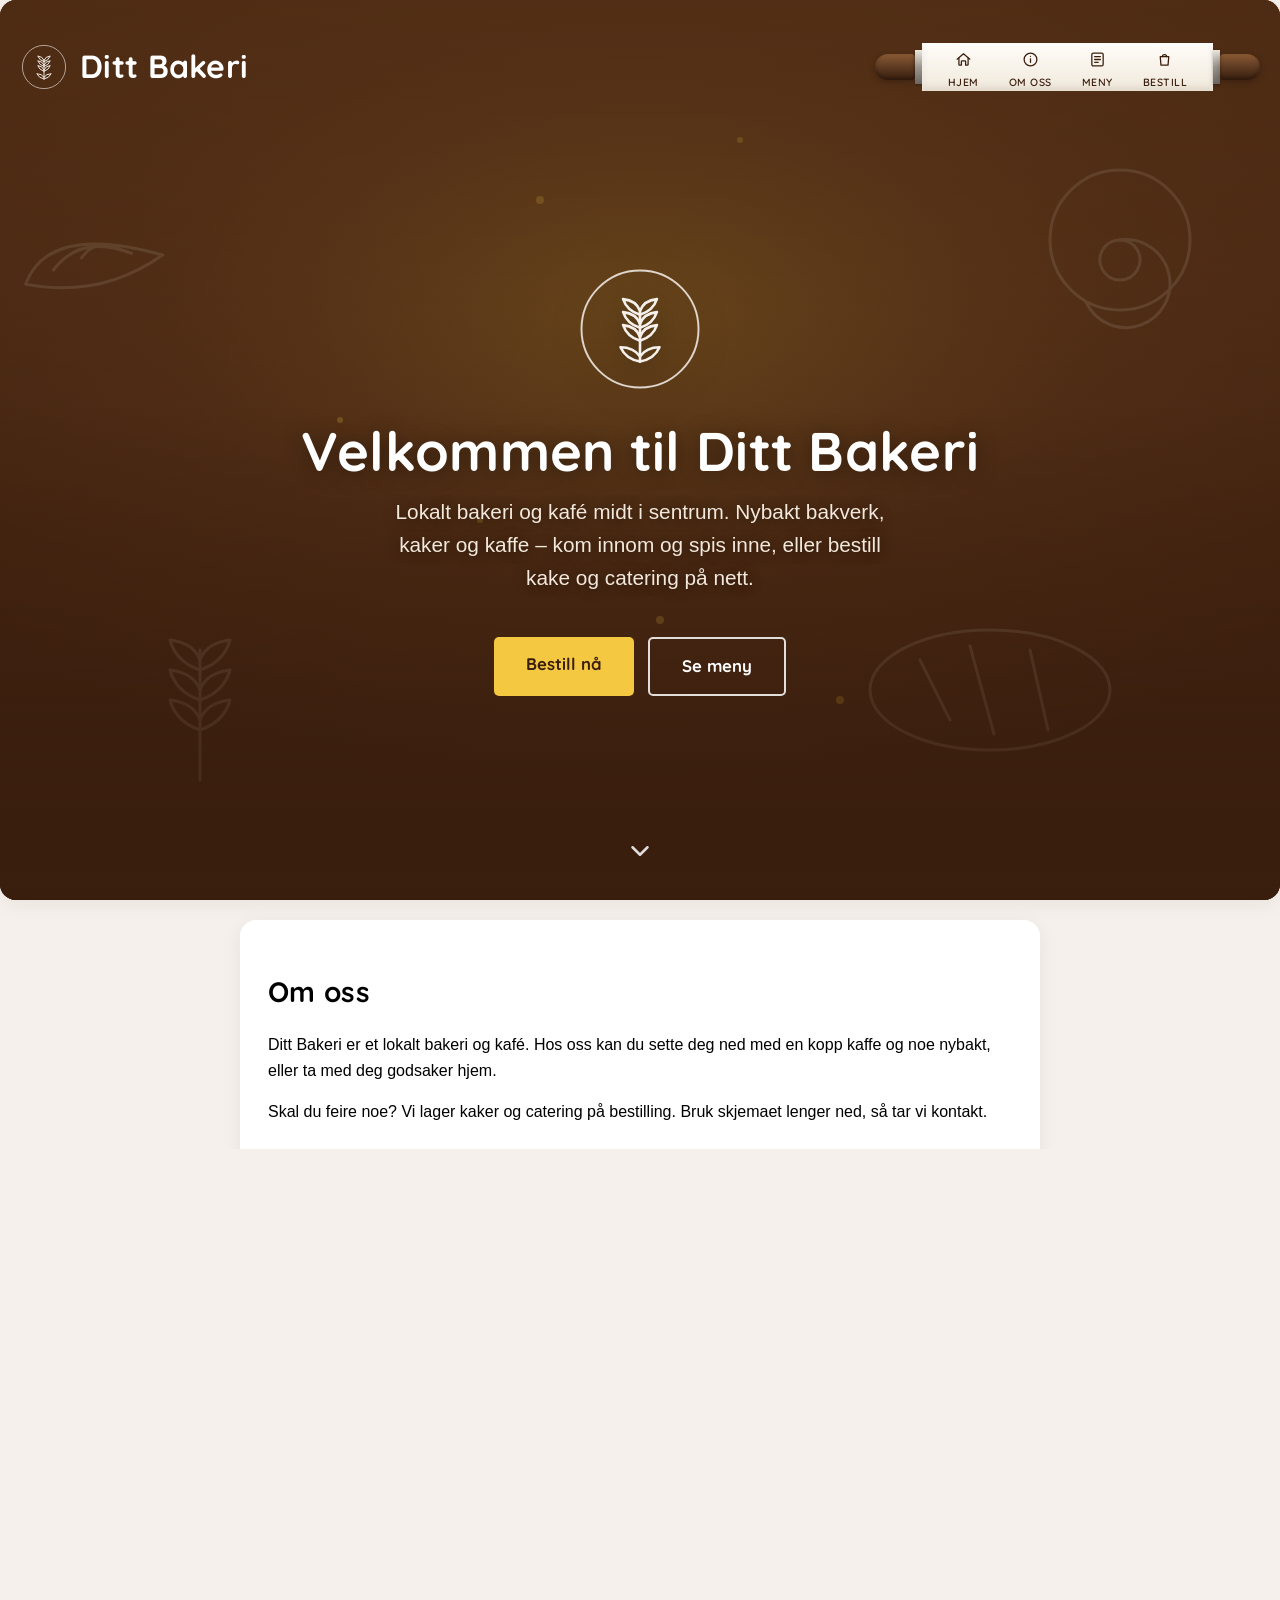
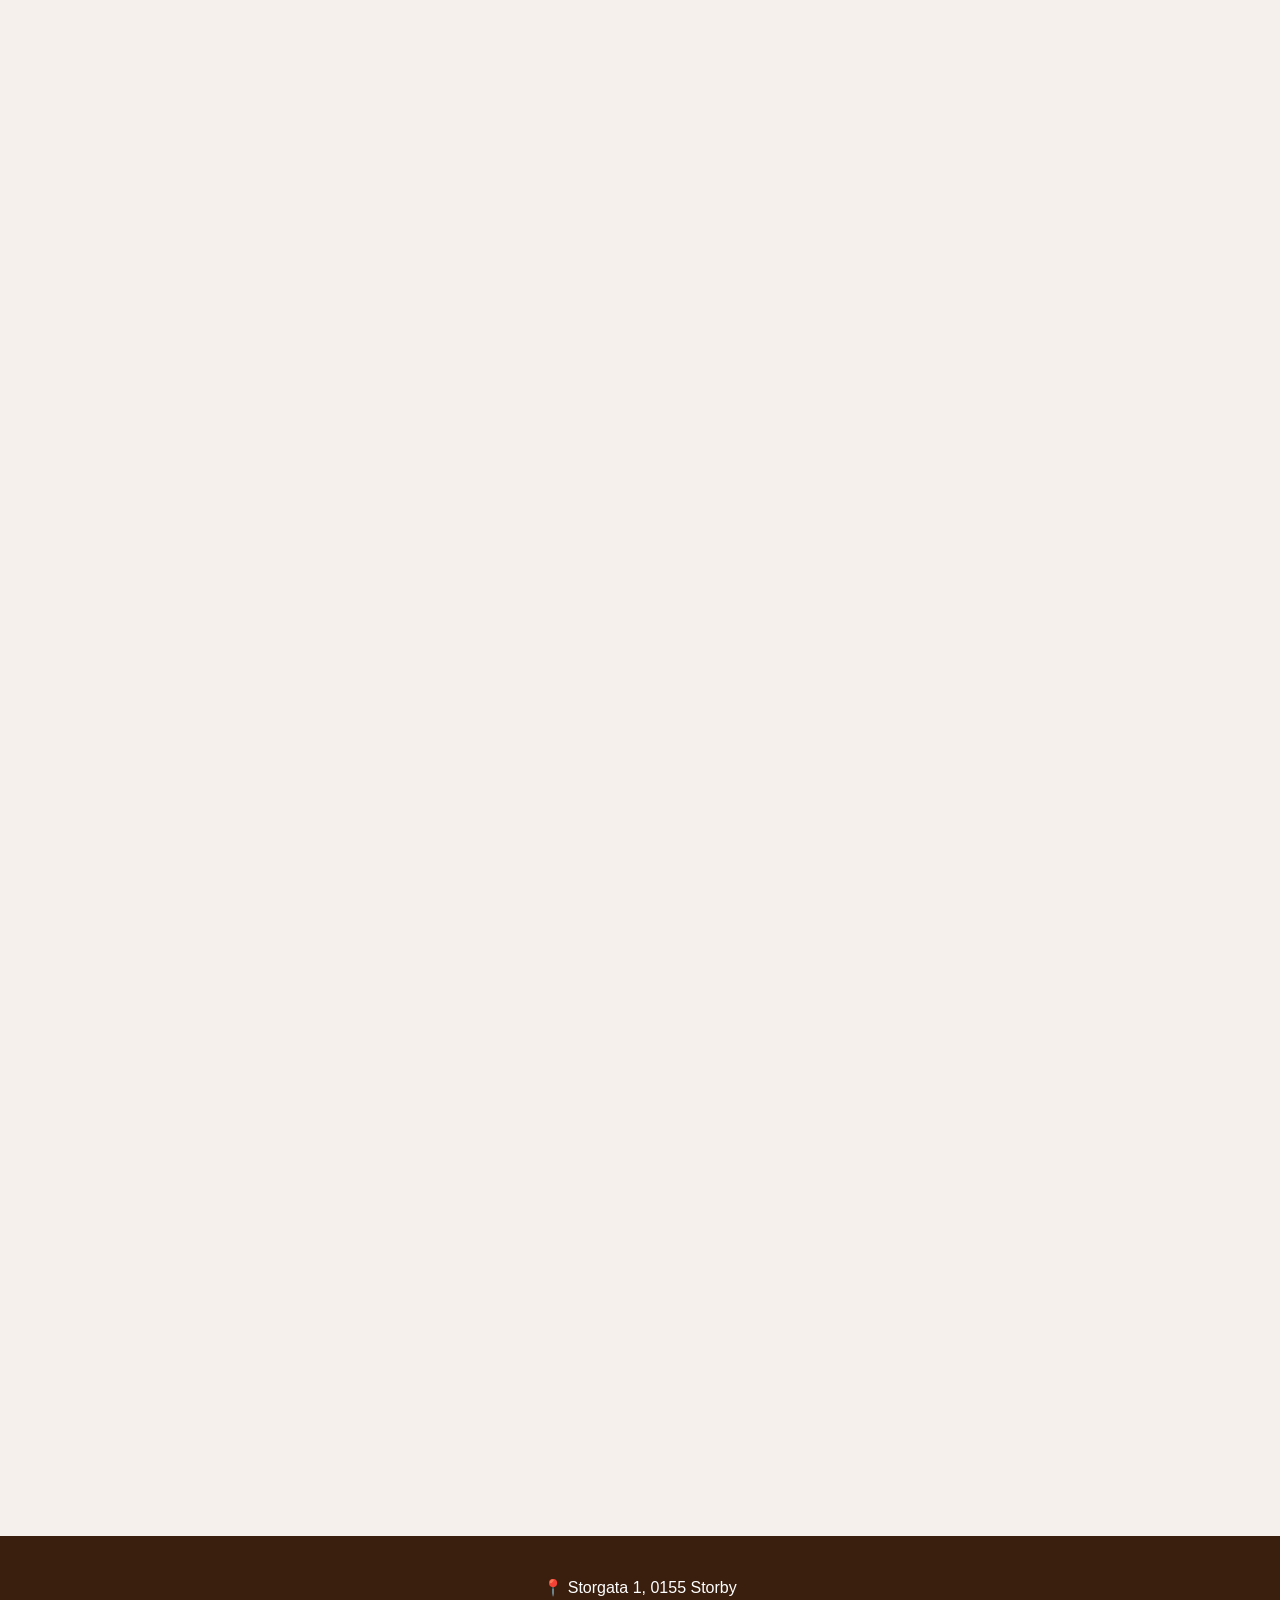
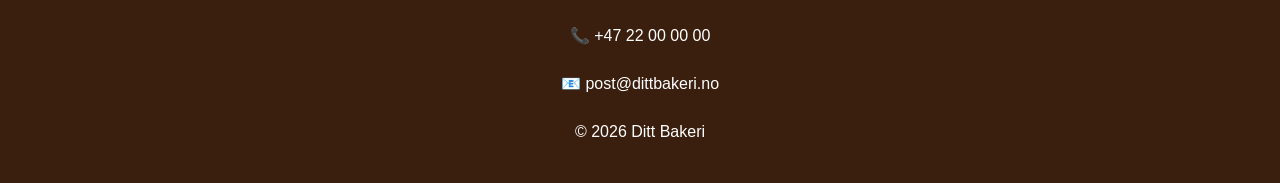
==== commit 17ed2f6d: "Gjor malen config-drevet: all kundedata i config.js Bygger videre pa siste generiske commit (675c86d" ====
--- a/index.html
+++ b/index.html
@@ -3,165 +3,296 @@
 <head>
   <meta charset="UTF-8">
   <meta name="viewport" content="width=device-width, initial-scale=1.0">
-  <meta name="description" content="Ditt Bakeri tilbyr nybakt bakverk og kaffe hver dag. Se meny, ukas tilbud og åpningstider. Besøk oss i Storgata 1, Oslo, nybakt fra klokken 07 hver dag.">
-  <title>Ditt Bakeri | Nybakt bakverk hver dag</title>
-  <link rel="canonical" href="https://oskaraaserud-dev.github.io/generisk_bakeri/">
+
+  <!-- ════════════════════════════════════════════════════════════════════════
+       GENERERT BLOKK – ikke skriv kundedata her for hånd.
+
+       Fyll ut config.js, åpne verktoy/publiser.html i nettleseren, og lim inn
+       blokka den lager. Head-en MÅ være statisk fordi Facebook, LinkedIn og
+       Slack ikke kjører JavaScript når de lager forhåndsvisning av en lenke –
+       de leser bare rå HTML. Fylte vi den i kjøretid, ville en deling vise
+       malens plassholdertekst i stedet for kundens navn.
+       ════════════════════════════════════════════════════════════════════════ -->
+  <title>Ditt Bakeri – Bakeri og kafé i Storby</title>
+  <meta name="description" content="Ditt Bakeri – lokalt bakeri og kafé. Nybakt bakverk, kaker og kaffe. Spis inne, eller forhåndsbestill kake og catering på nett.">
+  <link rel="canonical" href="https://brukernavn.github.io/ditt-bakeri/">
   <link rel="icon" href="Bilder/logo.svg" type="image/svg+xml">
+  <meta property="og:type" content="website">
+  <meta property="og:site_name" content="Ditt Bakeri">
+  <meta property="og:locale" content="nb_NO">
+  <meta property="og:title" content="Ditt Bakeri – Bakeri og kafé i Storby">
+  <meta property="og:description" content="Nybakt bakverk, kaker og kaffe. Spis inne, eller forhåndsbestill kake og catering på nett.">
+  <meta property="og:url" content="https://brukernavn.github.io/ditt-bakeri/">
+  <meta property="og:image" content="https://brukernavn.github.io/ditt-bakeri/Bilder/delingsbilde.png">
+  <meta property="og:image:width" content="1200">
+  <meta property="og:image:height" content="630">
+  <meta property="og:image:alt" content="Ditt Bakeri – lokalt bakeri og kafé">
+  <meta name="twitter:card" content="summary_large_image">
+  <meta name="twitter:image" content="https://brukernavn.github.io/ditt-bakeri/Bilder/delingsbilde.png">
+  <script type="application/ld+json">
+  {
+    "@context": "https://schema.org",
+    "@type": "Bakery",
+    "@id": "https://brukernavn.github.io/ditt-bakeri/",
+    "name": "Ditt Bakeri",
+    "url": "https://brukernavn.github.io/ditt-bakeri/",
+    "image": "https://brukernavn.github.io/ditt-bakeri/Bilder/delingsbilde.png",
+    "telephone": "+47 22 00 00 00",
+    "email": "post@dittbakeri.no",
+    "priceRange": "$$",
+    "servesCuisine": ["Bakverk", "Kaker", "Kaffe"],
+    "areaServed": "Storby",
+    "address": {
+      "@type": "PostalAddress",
+      "streetAddress": "Storgata 1",
+      "addressLocality": "Storby",
+      "postalCode": "0155",
+      "addressRegion": "Oslo",
+      "addressCountry": "NO"
+    },
+    "geo": { "@type": "GeoCoordinates", "latitude": 59.9138688, "longitude": 10.7522454 },
+    "openingHoursSpecification": [
+      { "@type": "OpeningHoursSpecification", "dayOfWeek": ["Monday","Tuesday","Wednesday","Thursday","Friday"], "opens": "09:00", "closes": "16:00" },
+      { "@type": "OpeningHoursSpecification", "dayOfWeek": ["Saturday"], "opens": "10:00", "closes": "15:00" }
+    ]
+  }
+  </script>
+  <!-- ═══════════════════════ SLUTT GENERERT BLOKK ═══════════════════════ -->
+
   <link rel="preconnect" href="https://fonts.googleapis.com">
   <link rel="preconnect" href="https://fonts.gstatic.com" crossorigin>
   <link href="https://fonts.googleapis.com/css2?family=Quicksand:wght@500;600;700&display=swap" rel="stylesheet">
   <link rel="stylesheet" href="CSS/style.css">
-  <meta property="og:type" content="website">
-  <meta property="og:site_name" content="Ditt Bakeri">
-  <meta property="og:locale" content="nb_NO">
-  <meta property="og:title" content="Ditt Bakeri | Nybakt bakverk hver dag">
-  <meta property="og:description" content="Ditt Bakeri tilbyr nybakt bakverk og kaffe hver dag. Se meny, ukas tilbud og åpningstider. Besøk oss i Storgata 1, Oslo, nybakt fra klokken 07 hver dag.">
-  <meta property="og:url" content="https://oskaraaserud-dev.github.io/generisk_bakeri/">
-  <meta property="og:image" content="https://oskaraaserud-dev.github.io/generisk_bakeri/Bilder/delingsbilde.png">
-  <meta property="og:image:width" content="1200">
-  <meta property="og:image:height" content="630">
-  <meta property="og:image:alt" content="Ditt Bakeri, nybakt bakverk og kaffe hver dag">
-  <meta name="twitter:image" content="https://oskaraaserud-dev.github.io/generisk_bakeri/Bilder/delingsbilde.png">
-  <meta name="twitter:card" content="summary_large_image">
-  <script type="application/ld+json">
-  {
-    "@context": "https://schema.org",
-    "@type": "Bakery",
-    "@id": "https://oskaraaserud-dev.github.io/generisk_bakeri/",
-    "name": "Ditt Bakeri",
-    "url": "https://oskaraaserud-dev.github.io/generisk_bakeri/",
-    "image": "https://oskaraaserud-dev.github.io/generisk_bakeri/Bilder/delingsbilde.png",
-    "telephone": "+47 22 33 44 55",
-    "email": "post@dittbakeri.no",
-    "priceRange": "$$",
-    "hasMenu": "https://oskaraaserud-dev.github.io/generisk_bakeri/Meny.html",
-    "address": {
-      "@type": "PostalAddress",
-      "streetAddress": "Storgata 1",
-      "addressLocality": "Oslo",
-      "postalCode": "0170",
-      "addressCountry": "NO"
-    },
-    "openingHoursSpecification": [{
-      "@type": "OpeningHoursSpecification",
-      "dayOfWeek": ["Monday", "Wednesday", "Thursday", "Friday", "Saturday", "Sunday"],
-      "opens": "07:00",
-      "closes": "16:00"
-    }],
-    "sameAs": [
-      "https://www.facebook.com/dittbakeri",
-      "https://www.instagram.com/dittbakeri/"
-    ]
-  }
-  </script>
+
+  <!-- config.js FØR mal.js: mal.js setter fargene på :root med én gang, så du
+       aldri ser malens farger blinke før kundens rekker å tre i kraft. -->
+  <script src="config.js"></script>
+  <script src="JS/mal.js"></script>
+
   <noscript><style>.reveal{opacity:1;transform:none}</style></noscript>
 </head>
 <body>
   <a class="skip-link" href="#innhold">Hopp til innhold</a>
+
   <header class="over-hero">
-  <a class="brand" href="index.html" aria-label="Til forsiden">
-    <img src="Bilder/logo.svg" alt="" class="header-logo" width="48" height="48">
-    <h1 class="bakerinavn">Ditt Bakeri</h1>
-  </a>
-
-  <nav class="kjevle-nav" aria-label="Hovednavigasjon">
-    <span class="kjevle-handle" aria-hidden="true"></span>
-    <span class="kjevle-ring" aria-hidden="true"></span>
-    <ul class="kjevle-list">
-      <li>
-        <a href="index.html" class="kjevle-link" aria-current="page">
-          <span class="kjevle-icon-wrap">
-            <svg viewBox="0 0 24 24" fill="none" stroke="currentColor" stroke-width="1.8" stroke-linecap="round" stroke-linejoin="round" aria-hidden="true"><path d="M3 11.5 12 4l9 7.5"/><path d="M5.5 10v9a1 1 0 0 0 1 1H9v-5a1 1 0 0 1 1-1h4a1 1 0 0 1 1 1v5h2.5a1 1 0 0 0 1-1v-9"/></svg>
-          </span>
-          <span class="kjevle-label">Hjem</span>
-        </a>
-      </li>
-      <li>
-        <a href="Meny.html" class="kjevle-link">
-          <span class="kjevle-icon-wrap">
-            <svg viewBox="0 0 24 24" fill="none" stroke="currentColor" stroke-width="1.8" stroke-linecap="round" stroke-linejoin="round" aria-hidden="true"><rect x="4" y="3" width="16" height="18" rx="2"/><path d="M8 8h8M8 12h8M8 16h5"/></svg>
-          </span>
-          <span class="kjevle-label">Meny</span>
-        </a>
-      </li>
-      <li>
-        <a href="OmOss.html" class="kjevle-link">
-          <span class="kjevle-icon-wrap">
-            <svg viewBox="0 0 24 24" fill="none" stroke="currentColor" stroke-width="1.8" stroke-linecap="round" stroke-linejoin="round" aria-hidden="true"><circle cx="12" cy="12" r="9"/><line x1="12" y1="11" x2="12" y2="16"/><circle cx="12" cy="7.5" r="0.9" fill="currentColor" stroke="none"/></svg>
-          </span>
-          <span class="kjevle-label">Om oss</span>
-        </a>
-      </li>
-    </ul>
-    <span class="kjevle-ring" aria-hidden="true"></span>
-    <span class="kjevle-handle" aria-hidden="true"></span>
-  </nav>
+    <a class="brand" href="#hjem" aria-label="Til toppen">
+      <img src="Bilder/logo.svg" data-bak-src="bilder.logo" alt="" class="header-logo" width="48" height="48">
+      <h1 data-bak="bedrift.navn">Ditt Bakeri</h1>
+    </a>
+
+    <nav class="kjevle-nav" aria-label="Hovednavigasjon">
+      <span class="kjevle-handle" aria-hidden="true"></span>
+      <span class="kjevle-ring" aria-hidden="true"></span>
+      <ul class="kjevle-list">
+        <li>
+          <a href="#hjem" class="kjevle-link">
+            <span class="kjevle-icon-wrap">
+              <svg viewBox="0 0 24 24" fill="none" stroke="currentColor" stroke-width="1.8" stroke-linecap="round" stroke-linejoin="round" aria-hidden="true"><path d="M3 11.5 12 4l9 7.5"/><path d="M5.5 10v9a1 1 0 0 0 1 1H9v-5a1 1 0 0 1 1-1h4a1 1 0 0 1 1 1v5h2.5a1 1 0 0 0 1-1v-9"/></svg>
+            </span>
+            <span class="kjevle-label">Hjem</span>
+          </a>
+        </li>
+        <li>
+          <a href="#om-oss" class="kjevle-link">
+            <span class="kjevle-icon-wrap">
+              <svg viewBox="0 0 24 24" fill="none" stroke="currentColor" stroke-width="1.8" stroke-linecap="round" stroke-linejoin="round" aria-hidden="true"><circle cx="12" cy="12" r="9"/><line x1="12" y1="11" x2="12" y2="16"/><circle cx="12" cy="7.5" r="0.9" fill="currentColor" stroke="none"/></svg>
+            </span>
+            <span class="kjevle-label">Om oss</span>
+          </a>
+        </li>
+        <li>
+          <a href="Meny.html" class="kjevle-link">
+            <span class="kjevle-icon-wrap">
+              <svg viewBox="0 0 24 24" fill="none" stroke="currentColor" stroke-width="1.8" stroke-linecap="round" stroke-linejoin="round" aria-hidden="true"><rect x="4" y="3" width="16" height="18" rx="2"/><path d="M8 8h8M8 12h8M8 16h5"/></svg>
+            </span>
+            <span class="kjevle-label">Meny</span>
+          </a>
+        </li>
+        <li>
+          <a href="#bestill" class="kjevle-link">
+            <span class="kjevle-icon-wrap">
+              <svg viewBox="0 0 24 24" fill="none" stroke="currentColor" stroke-width="1.8" stroke-linecap="round" stroke-linejoin="round" aria-hidden="true"><path d="M6 8h12l-1 12H7L6 8z"/><path d="M9 8a3 3 0 0 1 6 0"/></svg>
+            </span>
+            <span class="kjevle-label">Bestill</span>
+          </a>
+        </li>
+      </ul>
+      <span class="kjevle-ring" aria-hidden="true"></span>
+      <span class="kjevle-handle" aria-hidden="true"></span>
+    </nav>
   </header>
 
-  <section class="hero-full">
+  <section class="hero-full" id="hjem">
     <div class="hero-full__bg" aria-hidden="true"></div>
     <div class="hero-full__content">
-      <img src="Bilder/logo.svg" alt="" class="hero-full__logo reveal is-visible" width="130" height="130">
-      <h2 class="reveal is-visible reveal-delay-1">Velkommen til <span class="bakerinavn">Ditt Bakeri</span></h2>
-      <p class="reveal is-visible reveal-delay-2">Nybakt bakverk og nytraktet kaffe hver dag. Kom innom og kjenn duften!</p>
-      <a href="Meny.html" class="knapp reveal is-visible reveal-delay-3">Se vår meny</a>
+      <img src="Bilder/logo.svg" data-bak-src="bilder.logo" alt="" class="hero-full__logo reveal is-visible" width="130" height="130">
+      <h2 class="reveal is-visible reveal-delay-1" data-bak="bedrift.heroTittel">Velkommen til Ditt Bakeri</h2>
+      <p class="reveal is-visible reveal-delay-2" data-bak="bedrift.heroIngress">Lokalt bakeri og kafé midt i sentrum. Nybakt bakverk, kaker og kaffe – kom innom og spis inne, eller bestill kake og catering på nett.</p>
+      <div class="hero-full__cta reveal is-visible reveal-delay-3">
+        <a href="#bestill" class="knapp">Bestill nå</a>
+        <a href="Meny.html" class="knapp knapp--sekundaer">Se meny</a>
+      </div>
     </div>
-    <a href="#innhold" class="scroll-hint" aria-label="Bla ned">
+    <a href="#om-oss" class="scroll-hint" aria-label="Bla ned">
       <svg viewBox="0 0 24 24" fill="none" stroke="currentColor" stroke-width="2" stroke-linecap="round" stroke-linejoin="round" aria-hidden="true"><polyline points="6 9 12 15 18 9"/></svg>
     </a>
   </section>
 
   <main id="innhold">
-  <section class="reveal">
-  <h2>Ukas tilbud</h2>
-  <p>Denne uken anbefaler vi:</p>
-
-  <div class="tilbud-kort">
-    <h3>Kanelsnurr</h3>
-    <p>Vår klassiske kanelsnurr, nybakt hver morgen.</p>
-    <p class="pris">Kun 30 kr denne uken! (Vanlig pris 40 kr)</p>
-  </div>
-</section>
-  <section class="reveal">
-  <h2>Åpningstider</h2>
-  <table class="apningstider">
-    <tr><th scope="row">Mandag</th><td>07:00 - 16:00</td></tr>
-    <tr><th scope="row">Tirsdag</th><td>Stengt</td></tr>
-    <tr><th scope="row">Onsdag</th><td>07:00 - 16:00</td></tr>
-    <tr><th scope="row">Torsdag</th><td>07:00 - 16:00</td></tr>
-    <tr><th scope="row">Fredag</th><td>07:00 - 16:00</td></tr>
-    <tr><th scope="row">Lørdag</th><td>07:00 - 16:00</td></tr>
-    <tr><th scope="row">Søndag</th><td>07:00 - 16:00</td></tr>
-  </table>
-</section>
-    <section class="reveal">
-      <h2>Kontaktskjema</h2>
-  <form action="https://formsubmit.co/oskar@aaserudweb.no" method="POST">
-    <input type="hidden" name="_subject" value="Ny melding fra bakeri-demoen">
-    <input type="hidden" name="_captcha" value="false">
-    <input type="hidden" name="_next" value="takk.html">
-
-    <label for="navn">Navn:</label>
-    <input type="text" id="navn" name="Navn" placeholder="Ola Nordmann" autocomplete="name" required>
-
-    <label for="epost">E-post:</label>
-    <input type="email" id="epost" name="E-post" placeholder="din@epost.no" autocomplete="email" required>
-
-    <label for="melding">Melding:</label>
-    <textarea id="melding" name="Melding" rows="5" required></textarea>
-
-    <button type="submit">Send</button>
-  </form>
-    </section>
- </main>
- <footer>
-  <p><span aria-hidden="true">📍</span> <span class="sr-only">Adresse:</span> Storgata 1, 0170 Oslo</p>
-  <p><span aria-hidden="true">📞</span> <span class="sr-only">Telefon:</span> <a class="kontakt-lenke" href="tel:+4722334455">+47 22 33 44 55</a></p>
-  <p><span aria-hidden="true">📧</span> <span class="sr-only">E-post:</span> <a class="kontakt-lenke" href="mailto:post@dittbakeri.no">post@dittbakeri.no</a></p>
-  <p>© 2026 <span class="bakerinavn">Ditt Bakeri</span></p>
-  <a href="https://www.facebook.com/dittbakeri" target="_blank" rel="noopener noreferrer">Facebook</a>
-<a href="https://www.instagram.com/dittbakeri/" target="_blank" rel="noopener noreferrer">Instagram</a>
-</footer>
+
+    <!-- ===== OM OSS ===== -->
+    <section class="reveal" id="om-oss">
+      <h2>Om oss</h2>
+      <div data-bak-avsnitt="bedrift.omOss">
+        <p>Ditt Bakeri er et lokalt bakeri og kafé. Hos oss kan du sette deg ned med en kopp kaffe og noe nybakt, eller ta med deg godsaker hjem.</p>
+        <p>Skal du feire noe? Vi lager kaker og catering på bestilling. Bruk skjemaet lenger ned, så tar vi kontakt.</p>
+      </div>
+    </section>
+
+    <!-- ===== MENY (smakebit) =====
+         Kortene bygges fra config.produkter. Innholdet under er fallback
+         som vises hvis JavaScript er slått av. -->
+    <section class="reveal" id="meny">
+      <h2>Meny</h2>
+      <p class="seksjon-ingress">Alt bakes fra bunnen. Her er noen av spesialitetene våre – se full meny for hele utvalget og priser.</p>
+
+      <div class="produkt-grid">
+        <article class="produkt-kort">
+          <img src="Bilder/produkt.svg" alt="Ferskt bakverk i disken" class="produkt-bilde" width="800" height="800" loading="lazy">
+          <h3>Bakverk</h3>
+          <p>Nybakt brød, boller, snurrer og wienerbrød – ferskt fra disken hver dag.</p>
+        </article>
+        <article class="produkt-kort">
+          <img src="Bilder/produkt.svg" alt="Kake pyntet til fest" class="produkt-bilde" width="800" height="800" loading="lazy">
+          <h3>Kaker til fest</h3>
+          <p>Bursdags- og festkaker etter ønske. Bestilles på forhånd.</p>
+        </article>
+        <article class="produkt-kort">
+          <img src="Bilder/produkt.svg" alt="Nystekte smultringer" class="produkt-bilde" width="800" height="800" loading="lazy">
+          <h3>Smultringer</h3>
+          <p>Nystekte smultringer, en ekte klassiker rett fra disken.</p>
+        </article>
+      </div>
+
+      <div class="meny-cta">
+        <a href="Meny.html" class="knapp">Se full meny</a>
+      </div>
+    </section>
+
+    <!-- ===== BESTILLING =====
+         Skjemaets action/_next/_subject settes fra config.bestilling.
+         Uten Formspree-ID skjules skjemaet, og e-post/telefon vises i stedet –
+         bedre enn et skjema som stille kaster bestillingene i havet. -->
+    <section class="reveal" id="bestill">
+      <h2>Bestill kake / catering</h2>
+      <p class="seksjon-ingress">Fyll ut skjemaet, så tar vi kontakt for å bekrefte bestillingen. Vi svarer så raskt vi kan i åpningstiden.</p>
+
+      <p class="skjema-fallback" data-bak-skjema-mangler hidden>
+        <strong>Skjemaet er ikke koblet opp ennå.</strong> Legg inn en Formspree-ID i
+        <code>config.js</code> for å ta imot bestillinger på nett. Inntil da bruker
+        kundene e-post og telefon under.
+      </p>
+
+      <form class="bestill-skjema" action="" method="POST">
+        <input type="hidden" name="_subject" value="Ny bestilling fra nettsiden">
+        <input type="hidden" name="_next" value="takk.html">
+
+        <div class="skjema-rad">
+          <div class="skjema-felt">
+            <label for="navn">Navn</label>
+            <input type="text" id="navn" name="Navn" autocomplete="name" placeholder="Ola Nordmann" required>
+          </div>
+          <div class="skjema-felt">
+            <label for="telefon">Telefon</label>
+            <input type="tel" id="telefon" name="Telefon" autocomplete="tel" placeholder="+47 400 00 000" required>
+          </div>
+        </div>
+
+        <div class="skjema-rad">
+          <div class="skjema-felt">
+            <label for="epost">E-post</label>
+            <input type="email" id="epost" name="email" autocomplete="email" placeholder="din@epost.no">
+          </div>
+          <div class="skjema-felt">
+            <label for="type">Hva gjelder det?</label>
+            <select id="type" name="Type">
+              <option value="Kake">Kake</option>
+              <option value="Catering">Catering</option>
+              <option value="Annet">Annet</option>
+            </select>
+          </div>
+        </div>
+
+        <div class="skjema-rad">
+          <div class="skjema-felt">
+            <label for="antall">Antall / anledning</label>
+            <input type="text" id="antall" name="Antall/anledning" placeholder="F.eks. 20 personer, bursdag">
+          </div>
+          <div class="skjema-felt">
+            <label for="dato">Ønsket dato</label>
+            <input type="date" id="dato" name="Dato">
+          </div>
+        </div>
+
+        <div class="skjema-felt">
+          <label for="melding">Detaljer / ønsker</label>
+          <textarea id="melding" name="Melding" rows="4" placeholder="Fortell hva du ønsker deg – smak, størrelse, tekst på kaken, allergier osv."></textarea>
+        </div>
+
+        <button type="submit" class="knapp">Send bestilling</button>
+      </form>
+
+      <p class="skjema-fallback">Foretrekker du e-post? Skriv til
+        <a class="kontakt-lenke" data-bak-epost="kontakt.epost" data-bak="kontakt.epost" href="mailto:post@dittbakeri.no">post@dittbakeri.no</a>
+        eller ring <a class="kontakt-lenke" data-bak-tel="kontakt.telefonTel" data-bak="kontakt.telefon" href="tel:+4722000000">+47 22 00 00 00</a>.
+      </p>
+    </section>
+
+    <!-- ===== ÅPNINGSTIDER =====
+         Tabellen bygges fra config.apningstider – samme kilde som JSON-LD i
+         head-en, så tidene kan aldri komme i utakt med hverandre. -->
+    <section class="reveal" id="apningstider">
+      <h2>Åpningstider</h2>
+      <table class="apningstider">
+        <tr><th scope="row">Mandag</th><td>09:00–16:00</td></tr>
+        <tr><th scope="row">Tirsdag</th><td>09:00–16:00</td></tr>
+        <tr><th scope="row">Onsdag</th><td>09:00–16:00</td></tr>
+        <tr><th scope="row">Torsdag</th><td>09:00–16:00</td></tr>
+        <tr><th scope="row">Fredag</th><td>09:00–16:00</td></tr>
+        <tr><th scope="row">Lørdag</th><td>10:00–15:00</td></tr>
+        <tr><th scope="row">Søndag</th><td>Stengt</td></tr>
+      </table>
+      <p class="apningstider-note" data-bak="apningstider.note">Tider kan variere på helligdager – ring gjerne på forhånd.</p>
+    </section>
+
+    <!-- ===== KART & KONTAKT ===== -->
+    <section class="reveal" id="kontakt">
+      <h2>Finn oss</h2>
+      <div class="kontakt-grid">
+        <div class="kart">
+          <iframe title="Kart" src="" loading="lazy" referrerpolicy="no-referrer-when-downgrade" allowfullscreen></iframe>
+        </div>
+        <div class="kontakt-info">
+          <p><span aria-hidden="true">📍</span> <span class="sr-only">Adresse:</span> <span data-bak-adresse>Storgata 1, 0155 Storby</span></p>
+          <p><span aria-hidden="true">📞</span> <span class="sr-only">Telefon:</span> <a class="kontakt-lenke" data-bak-tel="kontakt.telefonTel" data-bak="kontakt.telefon" href="tel:+4722000000">+47 22 00 00 00</a></p>
+          <p><span aria-hidden="true">📧</span> <span class="sr-only">E-post:</span> <a class="kontakt-lenke" data-bak-epost="kontakt.epost" data-bak="kontakt.epost" href="mailto:post@dittbakeri.no">post@dittbakeri.no</a></p>
+          <p>
+            <a class="knapp knapp--sekundaer" data-bak-veibeskrivelse href="#" target="_blank" rel="noopener noreferrer">Veibeskrivelse →</a>
+          </p>
+        </div>
+      </div>
+    </section>
+
+  </main>
+
+  <footer>
+    <p><span aria-hidden="true">📍</span> <span class="sr-only">Adresse:</span> <span data-bak-adresse>Storgata 1, 0155 Storby</span></p>
+    <p><span aria-hidden="true">📞</span> <span class="sr-only">Telefon:</span> <a class="kontakt-lenke" data-bak-tel="kontakt.telefonTel" data-bak="kontakt.telefon" href="tel:+4722000000">+47 22 00 00 00</a></p>
+    <p><span aria-hidden="true">📧</span> <span class="sr-only">E-post:</span> <a class="kontakt-lenke" data-bak-epost="kontakt.epost" data-bak="kontakt.epost" href="mailto:post@dittbakeri.no">post@dittbakeri.no</a></p>
+    <p>© <span data-bak="bedrift.aarstall">2026</span> <span data-bak="bedrift.navn">Ditt Bakeri</span></p>
+    <span data-bak-sosialt></span>
+  </footer>
+
   <script src="JS/main.js"></script>
 </body>
-</html>+</html>
--- a/CSS/style.css
+++ b/CSS/style.css
@@ -1,642 +1,918 @@
-/* Fargepalett – én kilde til sannhet */
-:root {
-    --brun-mork: #3b1f0e;   /* mørk brun: header, hero-bunn, tekst */
-    --brun: #8B4513;        /* medium brun: aksent, hover, lenker */
-    --krem: #f5f0eb;        /* lys bakgrunn */
-    --gul: #f5c842;         /* gul aksent: CTA, detaljer */
-}
-
-@media (prefers-reduced-motion: no-preference) {
-    html { scroll-behavior: smooth; }
-}
-
-body {
-    margin: 0;
-    background-color: #f5f0eb;
-    font-family: 'Segoe UI', Roboto, Helvetica, Arial, sans-serif;
-    line-height: 1.6;
-}
-
-h1, h2, h3 {
-    font-family: 'Quicksand', 'Segoe UI', sans-serif;
-    letter-spacing: 0.3px;
-    line-height: 1.2;
-}
-
-h1 {
-    color: white;
-    font-size: clamp(1.6rem, 3vw, 2rem);
-}
-
-h2 {
-    font-size: clamp(1.4rem, 2.6vw, 1.75rem);
-}
-
-h3 {
-    font-size: 1.2rem;
-}
-
-/* Undersidenes hero-tittel («Meny», «Om oss») – tydeligere enn vanlig h2 */
-section.hero h2 {
-    font-size: clamp(2rem, 5vw, 2.8rem);
-}
-
-header {
-    background-color: #3b1f0e;
-    color: white;
-    padding: 20px;
-    box-shadow: 0 2px 10px rgba(0, 0, 0, 0.15);
-    position: sticky;
-    top: 0;
-    z-index: 100;
-    display: flex;
-    flex-wrap: wrap;
-    align-items: center;
-    gap: 14px 20px;
-    transition: background-color 0.35s ease, box-shadow 0.35s ease, padding 0.35s ease;
-}
-
-/* Gjennomsiktig header som ligger over helskjerm-heroen */
-header.over-hero {
-    position: fixed;
-    left: 0;
-    right: 0;
-    background-color: transparent;
-    box-shadow: none;
-    padding-top: 26px;
-    padding-bottom: 26px;
-}
-
-header.over-hero.is-solid {
-    background-color: #3b1f0e;
-    box-shadow: 0 2px 10px rgba(0, 0, 0, 0.15);
-    padding-top: 14px;
-    padding-bottom: 14px;
-}
-
-.brand {
-    display: flex;
-    align-items: center;
-    gap: 12px;
-}
-
-/* Merkevaren øverst er en lenke tilbake til forsiden */
-a.brand {
-    text-decoration: none;
-    color: inherit;
-    border-radius: 8px;
-    transition: opacity 0.2s ease;
-}
-
-a.brand:hover {
-    opacity: 0.85;
-}
-
-a.brand:focus-visible {
-    outline: 2px solid #f5f0eb;
-    outline-offset: 4px;
-}
-
-.header-logo {
-    width: 48px;
-    height: 48px;
-    border-radius: 50%;
-    object-fit: cover;
-}
-
-.kjevle-nav {
-    display: flex;
-    align-items: center;
-    margin-left: auto;
-}
-
-.kjevle-handle {
-    width: 40px;
-    height: 26px;
-    background: linear-gradient(180deg, #8a5a34, #5a3820 55%, #3b1f0e);
-    box-shadow: inset 0 -2px 4px rgba(0, 0, 0, 0.3), 0 2px 6px rgba(0, 0, 0, 0.25);
-    flex-shrink: 0;
-}
-
-.kjevle-handle:first-child {
-    border-radius: 13px 4px 4px 13px;
-}
-
-.kjevle-handle:last-child {
-    border-radius: 4px 13px 13px 4px;
-}
-
-.kjevle-ring {
-    width: 7px;
-    height: 34px;
-    background: linear-gradient(180deg, #ece7dd, #9a958c 50%, #6b6660);
-    box-shadow: 0 1px 3px rgba(0, 0, 0, 0.3);
-    flex-shrink: 0;
-}
-
-.kjevle-list {
-    list-style: none;
-    margin: 0;
-    padding: 0 26px;
-    height: 48px;
-    background: linear-gradient(180deg, #fffdf9, #f0e8db);
-    box-shadow: inset 0 2px 4px rgba(255, 255, 255, 0.6), inset 0 -3px 6px rgba(59, 31, 14, 0.1);
-    display: flex;
-    flex-direction: row;
-    align-items: center;
-    justify-content: center;
-    gap: 30px;
-    flex-shrink: 0;
-}
-
-.kjevle-link {
-    display: flex;
-    flex-direction: column;
-    align-items: center;
-    gap: 2px;
-    color: #3b1f0e;
-    text-decoration: none;
-    font-family: 'Quicksand', 'Segoe UI', sans-serif;
-    font-size: 10.5px;
-    line-height: 1.1;
-    font-weight: 600;
-    letter-spacing: 0.5px;
-    text-transform: uppercase;
-}
-
-.kjevle-icon-wrap {
-    display: flex;
-    align-items: center;
-    justify-content: center;
-    width: 30px;
-    height: 30px;
-    border-radius: 50%;
-    background: transparent;
-    transition: background-color 0.2s ease, transform 0.2s ease;
-}
-
-.kjevle-icon-wrap svg {
-    width: 17px;
-    height: 17px;
-}
-
-.kjevle-link:hover .kjevle-icon-wrap,
-.kjevle-link:focus-visible .kjevle-icon-wrap {
-    background: #f5f0eb;
-    transform: translateY(-2px);
-}
-
-.kjevle-link:focus-visible {
-    outline: 2px solid var(--brun);
-    outline-offset: 2px;
-    border-radius: 4px;
-}
-
-.kjevle-link[aria-current="page"] .kjevle-icon-wrap {
-    background: #f5c842;
-}
-
-.kjevle-link[aria-current="page"] .kjevle-label {
-    color: var(--brun);
-}
-
-main {
-    max-width: 800px;
-    margin: 0 auto;
-    padding: 20px;
-}
-
-table {
-    width: 100%;
-    border-collapse: collapse;
-}
-
-th, td {
-    border: 1px solid #e6ddd2;
-    padding: 8px;
-    text-align: left;
-}
-
-th {
-    background-color: #3b1f0e;
-    color: white;
-}
-
-tbody tr:hover td {
-    background-color: #f5f0eb;
-}
-
-footer {
-    background-color: #3b1f0e;
-    color: white;
-    text-align: center;
-    padding: 20px;
-    line-height: 2;
-}
-
-section {
-    margin-bottom: 32px;
-    background-color: #ffffff;
-    border-radius: 16px;
-    padding: 32px 28px;
-    box-shadow: 0 4px 20px rgba(59, 31, 14, 0.06);
-}
-
-section.hero {
-    background-color: transparent;
-    box-shadow: none;
-    border-radius: 0;
-    padding: 40px 20px;
-}
-
-label {
-    display: block;
-    margin-top: 10px;
-}
-
-input, textarea {
-    display: block;
-    width: 100%;
-    box-sizing: border-box;
-    padding: 8px;
-    margin-top: 5px;
-    border: 1px solid #d8cfc3;
-    border-radius: 6px;
-    font-family: inherit;
-    transition: border-color 0.2s ease, box-shadow 0.2s ease;
-}
-
-.sr-only {
-    position: absolute;
-    width: 1px;
-    height: 1px;
-    padding: 0;
-    margin: -1px;
-    overflow: hidden;
-    clip: rect(0, 0, 0, 0);
-    white-space: nowrap;
-    border: 0;
-}
-
-/* Hopp til innhold-lenke for tastaturbrukere (synlig kun ved fokus) */
-.skip-link {
-    position: absolute;
-    left: 8px;
-    top: -48px;
-    z-index: 200;
-    background: #3b1f0e;
-    color: #fff;
-    padding: 10px 16px;
-    border-radius: 8px;
-    text-decoration: none;
-    transition: top 0.2s ease;
-}
-
-.skip-link:focus {
-    top: 8px;
-    outline: 2px solid #f5c842;
-    outline-offset: 2px;
-}
-
-/* Klikkbar kontaktinfo (tel:/mailto:) uten å skille seg ut som lenke */
-.kontakt-lenke {
-    color: inherit;
-    text-decoration: none;
-}
-
-.kontakt-lenke:hover {
-    text-decoration: underline;
-}
-
-footer .kontakt-lenke {
-    margin: 0;
-}
-
-/* Fokusring på knapper, i tråd med resten av UI-et */
-button:focus-visible {
-    outline: 2px solid #f5c842;
-    outline-offset: 2px;
-}
-
-input:focus, textarea:focus {
-    outline: none;
-    border-color: var(--brun);
-    box-shadow: 0 0 0 3px rgba(139, 69, 19, 0.15);
-}
-
-button {
-    margin-top: 15px;
-    padding: 10px 20px;
-    background-color: #3b1f0e;
-    color: white;
-    border: none;
-    border-radius: 5px;
-    cursor: pointer;
-    transition: background-color 0.2s ease, transform 0.2s ease, box-shadow 0.2s ease;
-}
-
-button:hover {
-    background-color: var(--brun);
-    transform: translateY(-2px);
-    box-shadow: 0 4px 12px rgba(0, 0, 0, 0.2);
-}
-
-a {
-    color: #f5c842;
-    text-decoration: none;
-    transition: color 0.2s ease, opacity 0.2s ease;
-}
-
-a:focus-visible {
-    outline: 2px solid var(--brun);
-    outline-offset: 2px;
-}
-
-.tilbud-kort {
-  background-color: #f5f0eb;
-  border: 2px solid #3b1f0e;
-  border-radius: 8px;
-  padding: 20px;
-  max-width: 400px;
-}
-
-.pris {
-  color: var(--brun);
-  font-weight: bold;
-}
-
-.hero {
-  text-align: center;
-}
-
-/* ---- Helskjerm-hero ---- */
-.hero-full {
-  position: relative;
-  min-height: 100vh;
-  min-height: 100svh;
-  margin: 0;
-  padding: 0;
-  display: flex;
-  align-items: center;
-  justify-content: center;
-  text-align: center;
-  overflow: hidden;
-  background: #3b1f0e;
-}
-
-.hero-full__bg {
-  position: absolute;
-  inset: 0;
-  background-image: url('../Bilder/hero.svg');
-  background-size: cover;
-  background-position: center;
-  transform: scale(1.12);
-  animation: heroZoom 14s ease-out forwards;
-}
-
-@keyframes heroZoom {
-  to { transform: scale(1); }
-}
-
-.hero-full::after {
-  content: "";
-  position: absolute;
-  inset: 0;
-  background: linear-gradient(180deg, rgba(59, 31, 14, 0.55), rgba(59, 31, 14, 0.35) 45%, rgba(59, 31, 14, 0.8));
-}
-
-.hero-full__content {
-  position: relative;
-  z-index: 2;
-  color: #fff;
-  padding: 120px 24px 60px;
-  max-width: 720px;
-}
-
-.hero-full__logo {
-  width: 130px;
-  filter: drop-shadow(0 6px 16px rgba(0, 0, 0, 0.4));
-}
-
-.hero-full__content h2 {
-  font-size: clamp(2rem, 6vw, 3.4rem);
-  margin: 18px 0 10px;
-  color: #fff;
-  text-shadow: 0 2px 20px rgba(0, 0, 0, 0.4);
-}
-
-.hero-full__content p {
-  font-size: clamp(1rem, 2.4vw, 1.3rem);
-  margin: 0 auto 28px;
-  max-width: 520px;
-  color: #f3e8dc;
-}
-
-.hero-full .knapp {
-  background-color: #f5c842;
-  color: #3b1f0e;
-  font-weight: 700;
-  font-family: 'Quicksand', 'Segoe UI', sans-serif;
-  padding: 14px 32px;
-  font-size: 1.05rem;
-}
-
-.hero-full .knapp:hover {
-  background-color: #ffd966;
-  color: #3b1f0e;
-}
-
-/* Scroll-hint pil nederst i heroen */
-.scroll-hint {
-  position: absolute;
-  left: 50%;
-  bottom: 26px;
-  transform: translateX(-50%);
-  z-index: 2;
-  color: rgba(255, 255, 255, 0.85);
-  animation: bounce 1.8s ease-in-out infinite;
-}
-
-.scroll-hint svg {
-  width: 30px;
-  height: 30px;
-}
-
-@keyframes bounce {
-  0%, 100% { transform: translate(-50%, 0); }
-  50% { transform: translate(-50%, 10px); }
-}
-
-/* ---- Scroll-reveal animasjoner ---- */
-.reveal {
-  opacity: 0;
-  transform: translateY(40px);
-  transition: opacity 0.7s ease, transform 0.7s ease;
-}
-
-.reveal.is-visible {
-  opacity: 1;
-  transform: translateY(0);
-}
-
-.reveal-delay-1 { transition-delay: 0.12s; }
-.reveal-delay-2 { transition-delay: 0.24s; }
-.reveal-delay-3 { transition-delay: 0.36s; }
-
-@media (prefers-reduced-motion: reduce) {
-  .reveal { opacity: 1; transform: none; transition: none; }
-  .hero-full__bg { animation: none; transform: scale(1); }
-  .scroll-hint { animation: none; }
-}
-
-.knapp {
-  display: inline-block;
-  margin-top: 15px;
-  padding: 12px 25px;
-  background-color: #3b1f0e;
-  color: white;
-  text-decoration: none;
-  border-radius: 5px;
-  transition: background-color 0.2s ease, transform 0.2s ease, box-shadow 0.2s ease;
-}
-
-.knapp:hover {
-  background-color: var(--brun);
-  color: white;
-  transform: translateY(-2px);
-  box-shadow: 0 4px 12px rgba(0, 0, 0, 0.2);
-}
-
-.apningstider {
-  width: auto;
-  min-width: 250px;
-}
-
-.apningstider td,
-.apningstider th {
-  padding: 6px 20px 6px 0;
-  border: none;
-  background-color: transparent;
-  color: inherit;
-  font-weight: normal;
-  text-align: left;
-}
-
-footer a {
-  color: #f5c842;
-  text-decoration: none;
-  margin: 0 10px;
-}
-
-footer a:hover {
-  opacity: 0.75;
-}
-
-main a {
-  color: var(--brun);
-  font-weight: 600;
-}
-
-main a:hover {
-  color: #3b1f0e;
-}
-
-.omoss-bilde {
-  width: 100%;
-  max-height: 350px;
-  object-fit: cover;
-  border-radius: 8px;
-  box-shadow: 0 4px 14px rgba(0, 0, 0, 0.12);
-  margin: 20px 0;
-}
-
-.meny-bilde {
-  width: 50px;
-  height: 50px;
-  object-fit: cover;
-  border-radius: 5px;
-  vertical-align: middle;
-  margin-right: 10px;
-}
-
-@media (max-width: 600px) {
-  body {
-    font-size: 18px;
-  }
-
-  section {
-    padding: 22px 18px;
-  }
-
-  /* Header: sentrer logo og kjevle når de brytes til hver sin linje */
-  header {
-    justify-content: center;
-    text-align: center;
-    padding: 16px;
-  }
-
-  .brand {
-    justify-content: center;
-    width: 100%;
-  }
-
-  .kjevle-nav {
-    margin-left: 0;
-  }
-
-  /* Litt mindre logo/tittel så headeren ikke blir for høy på mobil */
-  .header-logo {
-    width: 40px;
-    height: 40px;
-  }
-
-  /* Helskjerm-hero: gi innholdet plass under den todelte headeren */
-  .hero-full__content {
-    padding-top: 100px;
-  }
-
-  .kjevle-list {
-    height: 42px;
-    padding: 0 14px;
-    gap: 16px;
-  }
-
-  .kjevle-handle {
-    width: 26px;
-    height: 20px;
-  }
-
-  .kjevle-ring {
-    width: 5px;
-    height: 26px;
-  }
-
-  .kjevle-icon-wrap {
-    width: 26px;
-    height: 26px;
-  }
-
-  .kjevle-icon-wrap svg {
-    width: 14px;
-    height: 14px;
-  }
-
-  .kjevle-link {
-    font-size: 8.5px;
-  }
-
-  .knapp {
-    padding: 15px 30px;
-    font-size: 18px;
-  }
-
-  input, textarea {
-    font-size: 16px;
-    padding: 12px;
-  }
-
-  button {
-    font-size: 18px;
-    padding: 15px 25px;
-  }
+/* ============================================================
+   Fargepalett og tema – én kilde til sannhet.
+
+   Verdiene under er MALENS standard (et nøytralt bakeri-uttrykk).
+   De overstyres i kjøretid av config.js: JS/mal.js leser
+   BAKERI.farger og setter disse variablene på :root før siden
+   males, så du får ingen fargeblink.
+
+   Vil du bytte farger på en kunde: rediger config.js – ikke denne fila.
+   ============================================================ */
+:root {
+    --brun-mork: #3b1f0e;      /* mørk: header, footer, hero-bunn, tekst */
+    --brun: #8B4513;           /* aksent: hover, lenker i main, fokus */
+    --krem: #f5f0eb;           /* lys bakgrunn: side og kort */
+    --gul: #f5c842;            /* CTA, fokusring, kategoristrek */
+    --gul-lys: #ffd966;        /* hover på gul CTA */
+    --tekst-dempet: #5a4636;   /* brødtekst i kort og ingresser */
+    --tekst-dempet-2: #6b5847; /* fotnoter, småtekst */
+    --kantlinje: #e7dccd;      /* skillelinjer, kortkanter */
+
+    /* RGB-triplett av de to brune – utledes automatisk fra hex av mal.js,
+       slik at rgba()-skygger og fokusglød følger merkevaren. */
+    --brun-mork-rgb: 59, 31, 14;
+    --brun-rgb: 139, 69, 19;
+
+    /* Hero-bakgrunnen. Settes fra config.bilder.hero. */
+    --hero-bilde: url('../Bilder/hero.svg');
+}
+
+@media (prefers-reduced-motion: no-preference) {
+    html { scroll-behavior: smooth; }
+}
+
+body {
+    margin: 0;
+    background-color: var(--krem);
+    font-family: 'Segoe UI', Roboto, Helvetica, Arial, sans-serif;
+    line-height: 1.6;
+}
+
+h1, h2, h3, h4 {
+    font-family: 'Quicksand', 'Segoe UI', sans-serif;
+    letter-spacing: 0.3px;
+    line-height: 1.2;
+}
+
+h1 {
+    color: white;
+    font-size: clamp(1.6rem, 3vw, 2rem);
+}
+
+h2 {
+    font-size: clamp(1.4rem, 2.6vw, 1.75rem);
+}
+
+h3 {
+    font-size: 1.2rem;
+}
+
+/* Undersidenes hero-tittel («Meny», «Om oss») – tydeligere enn vanlig h2 */
+section.hero h2 {
+    font-size: clamp(2rem, 5vw, 2.8rem);
+}
+
+header {
+    background-color: var(--brun-mork);
+    color: white;
+    padding: 20px;
+    box-shadow: 0 2px 10px rgba(0, 0, 0, 0.15);
+    position: sticky;
+    top: 0;
+    z-index: 100;
+    display: flex;
+    flex-wrap: wrap;
+    align-items: center;
+    gap: 14px 20px;
+    transition: background-color 0.35s ease, box-shadow 0.35s ease, padding 0.35s ease;
+}
+
+/* Gjennomsiktig header som ligger over helskjerm-heroen */
+header.over-hero {
+    position: fixed;
+    left: 0;
+    right: 0;
+    background-color: transparent;
+    box-shadow: none;
+    padding-top: 26px;
+    padding-bottom: 26px;
+}
+
+header.over-hero.is-solid {
+    background-color: var(--brun-mork);
+    box-shadow: 0 2px 10px rgba(0, 0, 0, 0.15);
+    padding-top: 14px;
+    padding-bottom: 14px;
+}
+
+.brand {
+    display: flex;
+    align-items: center;
+    gap: 12px;
+}
+
+/* Merkevaren øverst er en lenke tilbake til forsiden */
+a.brand {
+    text-decoration: none;
+    color: inherit;
+    border-radius: 8px;
+    transition: opacity 0.2s ease;
+}
+
+a.brand:hover {
+    opacity: 0.85;
+}
+
+a.brand:focus-visible {
+    outline: 2px solid var(--krem);
+    outline-offset: 4px;
+}
+
+.header-logo {
+    width: 48px;
+    height: 48px;
+    border-radius: 50%;
+    object-fit: cover;
+}
+
+.kjevle-nav {
+    display: flex;
+    align-items: center;
+    margin-left: auto;
+}
+
+.kjevle-handle {
+    width: 40px;
+    height: 26px;
+    background: linear-gradient(180deg, #8a5a34, #5a3820 55%, var(--brun-mork));
+    box-shadow: inset 0 -2px 4px rgba(0, 0, 0, 0.3), 0 2px 6px rgba(0, 0, 0, 0.25);
+    flex-shrink: 0;
+}
+
+.kjevle-handle:first-child {
+    border-radius: 13px 4px 4px 13px;
+}
+
+.kjevle-handle:last-child {
+    border-radius: 4px 13px 13px 4px;
+}
+
+.kjevle-ring {
+    width: 7px;
+    height: 34px;
+    background: linear-gradient(180deg, #ece7dd, #9a958c 50%, #6b6660);
+    box-shadow: 0 1px 3px rgba(0, 0, 0, 0.3);
+    flex-shrink: 0;
+}
+
+.kjevle-list {
+    list-style: none;
+    margin: 0;
+    padding: 0 26px;
+    height: 48px;
+    background: linear-gradient(180deg, #fffdf9, #f0e8db);
+    box-shadow: inset 0 2px 4px rgba(255, 255, 255, 0.6), inset 0 -3px 6px rgba(var(--brun-mork-rgb), 0.1);
+    display: flex;
+    flex-direction: row;
+    align-items: center;
+    justify-content: center;
+    gap: 30px;
+    flex-shrink: 0;
+}
+
+.kjevle-link {
+    display: flex;
+    flex-direction: column;
+    align-items: center;
+    gap: 2px;
+    color: var(--brun-mork);
+    text-decoration: none;
+    font-family: 'Quicksand', 'Segoe UI', sans-serif;
+    font-size: 10.5px;
+    line-height: 1.1;
+    font-weight: 600;
+    letter-spacing: 0.5px;
+    text-transform: uppercase;
+}
+
+.kjevle-icon-wrap {
+    display: flex;
+    align-items: center;
+    justify-content: center;
+    width: 30px;
+    height: 30px;
+    border-radius: 50%;
+    background: transparent;
+    transition: background-color 0.2s ease, transform 0.2s ease;
+}
+
+.kjevle-icon-wrap svg {
+    width: 17px;
+    height: 17px;
+}
+
+.kjevle-link:hover .kjevle-icon-wrap,
+.kjevle-link:focus-visible .kjevle-icon-wrap {
+    background: var(--krem);
+    transform: translateY(-2px);
+}
+
+.kjevle-link:focus-visible {
+    outline: 2px solid var(--brun);
+    outline-offset: 2px;
+    border-radius: 4px;
+}
+
+.kjevle-link[aria-current="page"] .kjevle-icon-wrap {
+    background: var(--gul);
+}
+
+.kjevle-link[aria-current="page"] .kjevle-label {
+    color: var(--brun);
+}
+
+main {
+    max-width: 800px;
+    margin: 0 auto;
+    padding: 20px;
+}
+
+table {
+    width: 100%;
+    border-collapse: collapse;
+}
+
+th, td {
+    border: 1px solid #e6ddd2;
+    padding: 8px;
+    text-align: left;
+}
+
+th {
+    background-color: var(--brun-mork);
+    color: white;
+}
+
+tbody tr:hover td {
+    background-color: var(--krem);
+}
+
+footer {
+    background-color: var(--brun-mork);
+    color: white;
+    text-align: center;
+    padding: 20px;
+    line-height: 2;
+}
+
+section {
+    margin-bottom: 32px;
+    background-color: #ffffff;
+    border-radius: 16px;
+    padding: 32px 28px;
+    box-shadow: 0 4px 20px rgba(var(--brun-mork-rgb), 0.06);
+}
+
+section.hero {
+    background-color: transparent;
+    box-shadow: none;
+    border-radius: 0;
+    padding: 40px 20px;
+}
+
+label {
+    display: block;
+    margin-top: 10px;
+}
+
+input, textarea {
+    display: block;
+    width: 100%;
+    box-sizing: border-box;
+    padding: 8px;
+    margin-top: 5px;
+    border: 1px solid #d8cfc3;
+    border-radius: 6px;
+    font-family: inherit;
+    transition: border-color 0.2s ease, box-shadow 0.2s ease;
+}
+
+.sr-only {
+    position: absolute;
+    width: 1px;
+    height: 1px;
+    padding: 0;
+    margin: -1px;
+    overflow: hidden;
+    clip: rect(0, 0, 0, 0);
+    white-space: nowrap;
+    border: 0;
+}
+
+/* Hopp til innhold-lenke for tastaturbrukere (synlig kun ved fokus) */
+.skip-link {
+    position: absolute;
+    left: 8px;
+    top: -48px;
+    z-index: 200;
+    background: var(--brun-mork);
+    color: #fff;
+    padding: 10px 16px;
+    border-radius: 8px;
+    text-decoration: none;
+    transition: top 0.2s ease;
+}
+
+.skip-link:focus {
+    top: 8px;
+    outline: 2px solid var(--gul);
+    outline-offset: 2px;
+}
+
+/* Klikkbar kontaktinfo (tel:/mailto:) uten å skille seg ut som lenke */
+.kontakt-lenke {
+    color: inherit;
+    text-decoration: none;
+}
+
+.kontakt-lenke:hover {
+    text-decoration: underline;
+}
+
+footer .kontakt-lenke {
+    margin: 0;
+}
+
+/* Fokusring på knapper, i tråd med resten av UI-et */
+button:focus-visible {
+    outline: 2px solid var(--gul);
+    outline-offset: 2px;
+}
+
+input:focus, textarea:focus {
+    outline: none;
+    border-color: var(--brun);
+    box-shadow: 0 0 0 3px rgba(var(--brun-rgb), 0.15);
+}
+
+button {
+    margin-top: 15px;
+    padding: 10px 20px;
+    background-color: var(--brun-mork);
+    color: white;
+    border: none;
+    border-radius: 5px;
+    cursor: pointer;
+    transition: background-color 0.2s ease, transform 0.2s ease, box-shadow 0.2s ease;
+}
+
+button:hover {
+    background-color: var(--brun);
+    transform: translateY(-2px);
+    box-shadow: 0 4px 12px rgba(0, 0, 0, 0.2);
+}
+
+a {
+    color: var(--gul);
+    text-decoration: none;
+    transition: color 0.2s ease, opacity 0.2s ease;
+}
+
+a:focus-visible {
+    outline: 2px solid var(--brun);
+    outline-offset: 2px;
+}
+
+.tilbud-kort {
+  background-color: var(--krem);
+  border: 2px solid var(--brun-mork);
+  border-radius: 8px;
+  padding: 20px;
+  max-width: 400px;
+}
+
+.pris {
+  color: var(--brun);
+  font-weight: bold;
+}
+
+.hero {
+  text-align: center;
+}
+
+/* ---- Helskjerm-hero ---- */
+.hero-full {
+  position: relative;
+  min-height: 100vh;
+  min-height: 100svh;
+  margin: 0;
+  padding: 0;
+  display: flex;
+  align-items: center;
+  justify-content: center;
+  text-align: center;
+  overflow: hidden;
+  background: var(--brun-mork);
+}
+
+.hero-full__bg {
+  position: absolute;
+  inset: 0;
+  background-image: var(--hero-bilde);
+  background-size: cover;
+  background-position: center;
+  transform: scale(1.12);
+  animation: heroZoom 14s ease-out forwards;
+}
+
+@keyframes heroZoom {
+  to { transform: scale(1); }
+}
+
+.hero-full::after {
+  content: "";
+  position: absolute;
+  inset: 0;
+  background: linear-gradient(180deg, rgba(var(--brun-mork-rgb), 0.62), rgba(var(--brun-mork-rgb), 0.5) 45%, rgba(var(--brun-mork-rgb), 0.84));
+}
+
+.hero-full__content {
+  position: relative;
+  z-index: 2;
+  color: #fff;
+  padding: 120px 24px 60px;
+  max-width: 720px;
+}
+
+.hero-full__logo {
+  width: 130px;
+  filter: drop-shadow(0 6px 16px rgba(0, 0, 0, 0.4));
+}
+
+.hero-full__content h2 {
+  font-size: clamp(2rem, 6vw, 3.4rem);
+  margin: 18px 0 10px;
+  color: #fff;
+  text-shadow: 0 2px 20px rgba(0, 0, 0, 0.4);
+}
+
+.hero-full__content p {
+  font-size: clamp(1rem, 2.4vw, 1.3rem);
+  margin: 0 auto 28px;
+  max-width: 520px;
+  color: #f3e8dc;
+  text-shadow: 0 1px 12px rgba(0, 0, 0, 0.5);
+}
+
+.hero-full .knapp {
+  background-color: var(--gul);
+  color: var(--brun-mork);
+  font-weight: 700;
+  font-family: 'Quicksand', 'Segoe UI', sans-serif;
+  padding: 14px 32px;
+  font-size: 1.05rem;
+}
+
+.hero-full .knapp:hover {
+  background-color: var(--gul-lys);
+  color: var(--brun-mork);
+}
+
+/* Scroll-hint pil nederst i heroen */
+.scroll-hint {
+  position: absolute;
+  left: 50%;
+  bottom: 26px;
+  transform: translateX(-50%);
+  z-index: 2;
+  color: rgba(255, 255, 255, 0.85);
+  animation: bounce 1.8s ease-in-out infinite;
+}
+
+.scroll-hint svg {
+  width: 30px;
+  height: 30px;
+}
+
+@keyframes bounce {
+  0%, 100% { transform: translate(-50%, 0); }
+  50% { transform: translate(-50%, 10px); }
+}
+
+/* ---- Scroll-reveal animasjoner ---- */
+.reveal {
+  opacity: 0;
+  transform: translateY(40px);
+  transition: opacity 0.7s ease, transform 0.7s ease;
+}
+
+.reveal.is-visible {
+  opacity: 1;
+  transform: translateY(0);
+}
+
+.reveal-delay-1 { transition-delay: 0.12s; }
+.reveal-delay-2 { transition-delay: 0.24s; }
+.reveal-delay-3 { transition-delay: 0.36s; }
+
+@media (prefers-reduced-motion: reduce) {
+  .reveal { opacity: 1; transform: none; transition: none; }
+  .hero-full__bg { animation: none; transform: scale(1); }
+  .scroll-hint { animation: none; }
+}
+
+.knapp {
+  display: inline-block;
+  margin-top: 15px;
+  padding: 12px 25px;
+  background-color: var(--brun-mork);
+  color: white;
+  text-decoration: none;
+  border-radius: 5px;
+  transition: background-color 0.2s ease, transform 0.2s ease, box-shadow 0.2s ease;
+}
+
+.knapp:hover {
+  background-color: var(--brun);
+  color: white;
+  transform: translateY(-2px);
+  box-shadow: 0 4px 12px rgba(0, 0, 0, 0.2);
+}
+
+.apningstider {
+  width: auto;
+  min-width: 250px;
+}
+
+.apningstider td,
+.apningstider th {
+  padding: 6px 20px 6px 0;
+  border: none;
+  background-color: transparent;
+  color: inherit;
+  font-weight: normal;
+  text-align: left;
+}
+
+footer a {
+  color: var(--gul);
+  text-decoration: none;
+  margin: 0 10px;
+}
+
+footer a:hover {
+  opacity: 0.75;
+}
+
+main a {
+  color: var(--brun);
+  font-weight: 600;
+}
+
+main a:hover {
+  color: var(--brun-mork);
+}
+
+.omoss-bilde {
+  width: 100%;
+  max-height: 350px;
+  object-fit: cover;
+  border-radius: 8px;
+  box-shadow: 0 4px 14px rgba(0, 0, 0, 0.12);
+  margin: 20px 0;
+}
+
+.meny-bilde {
+  width: 50px;
+  height: 50px;
+  object-fit: cover;
+  border-radius: 5px;
+  vertical-align: middle;
+  margin-right: 10px;
+}
+
+@media (max-width: 600px) {
+  body {
+    font-size: 18px;
+  }
+
+  section {
+    padding: 22px 18px;
+  }
+
+  /* Header: sentrer logo og kjevle når de brytes til hver sin linje */
+  header {
+    justify-content: center;
+    text-align: center;
+    padding: 16px;
+  }
+
+  .brand {
+    justify-content: center;
+    width: 100%;
+  }
+
+  .kjevle-nav {
+    margin-left: 0;
+  }
+
+  /* Litt mindre logo/tittel så headeren ikke blir for høy på mobil */
+  .header-logo {
+    width: 40px;
+    height: 40px;
+  }
+
+  /* Helskjerm-hero: gi innholdet plass under den todelte headeren */
+  .hero-full__content {
+    padding-top: 100px;
+  }
+
+  .kjevle-list {
+    height: 42px;
+    padding: 0 14px;
+    gap: 16px;
+  }
+
+  .kjevle-handle {
+    width: 26px;
+    height: 20px;
+  }
+
+  .kjevle-ring {
+    width: 5px;
+    height: 26px;
+  }
+
+  .kjevle-icon-wrap {
+    width: 26px;
+    height: 26px;
+  }
+
+  .kjevle-icon-wrap svg {
+    width: 14px;
+    height: 14px;
+  }
+
+  .kjevle-link {
+    font-size: 8.5px;
+  }
+
+  .knapp {
+    padding: 15px 30px;
+    font-size: 18px;
+  }
+
+  input, textarea {
+    font-size: 16px;
+    padding: 12px;
+  }
+
+  button {
+    font-size: 18px;
+    padding: 15px 25px;
+  }
+}
+
+/* ============================================================
+   Seksjoner (hero-CTA, meny, prisliste, skjema, kart)
+   ============================================================ */
+
+/* Ankermål skal ikke havne bak den faste headeren */
+section[id] {
+  scroll-margin-top: 90px;
+}
+
+.seksjon-ingress {
+  color: var(--tekst-dempet);
+}
+
+/* ---- Hero: to CTA-er ---- */
+.hero-full__cta {
+  display: flex;
+  gap: 14px;
+  justify-content: center;
+  flex-wrap: wrap;
+}
+
+/* Sekundær «outline»-knapp */
+.knapp--sekundaer {
+  background-color: transparent;
+  color: var(--brun-mork);
+  border: 2px solid var(--brun);
+}
+.knapp--sekundaer:hover {
+  background-color: var(--brun);
+  color: #fff;
+}
+/* På den mørke heroen: lys outline i stedet */
+.hero-full .knapp--sekundaer {
+  color: #fff;
+  border-color: rgba(255, 255, 255, 0.85);
+  background-color: transparent;
+}
+.hero-full .knapp--sekundaer:hover {
+  background-color: rgba(255, 255, 255, 0.16);
+  color: #fff;
+}
+
+/* ---- Meny / produktkort ---- */
+.produkt-grid {
+  display: grid;
+  grid-template-columns: repeat(auto-fit, minmax(220px, 1fr));
+  gap: 20px;
+  margin-top: 8px;
+}
+.produkt-kort {
+  background: var(--krem);
+  border-radius: 12px;
+  overflow: hidden;
+  box-shadow: 0 3px 14px rgba(var(--brun-mork-rgb), 0.06);
+}
+.produkt-bilde {
+  width: 100%;
+  height: 180px;
+  object-fit: cover;
+  display: block;
+  background: var(--kantlinje);
+}
+.produkt-kort h3 {
+  margin: 14px 18px 6px;
+}
+.produkt-kort p {
+  margin: 0 18px 18px;
+  color: var(--tekst-dempet);
+}
+
+/* ---- Menyside ---- */
+/* Sentrert CTA under produktrutenettet ("Se full meny") */
+.meny-cta {
+  display: flex;
+  flex-wrap: wrap;
+  gap: 12px;
+  justify-content: center;
+  margin-top: 24px;
+}
+
+/* Kategorier uten produktfoto (kafé, catering) */
+.meny-kategorier {
+  list-style: none;
+  margin: 8px 0 0;
+  padding: 0;
+  display: grid;
+  grid-template-columns: repeat(auto-fit, minmax(240px, 1fr));
+  gap: 16px;
+}
+.meny-kategori {
+  background: var(--krem);
+  border-left: 4px solid var(--gul);
+  border-radius: 12px;
+  padding: 18px 20px;
+}
+.meny-kategori h3 {
+  margin: 0 0 4px;
+}
+.meny-kategori p {
+  margin: 0;
+  color: var(--tekst-dempet);
+}
+
+/* Menygruppe: én kategori i prislisten (Brød, Søtt bakverk, Kaker …) */
+.menygruppe + .menygruppe {
+  margin-top: 30px;
+}
+.menygruppe__tittel {
+  margin: 0;
+  padding-bottom: 8px;
+  border-bottom: 2px solid var(--gul);
+  color: var(--brun-mork);
+  font-size: 1rem;
+  font-weight: 700;
+  letter-spacing: 1px;
+  text-transform: uppercase;
+}
+
+/* Prisliste: vare til venstre, pris til høyre */
+.prisliste {
+  list-style: none;
+  margin: 0;
+  padding: 0;
+}
+.prisrad {
+  display: flex;
+  align-items: baseline;
+  justify-content: space-between;
+  gap: 20px;
+  padding: 14px 0;
+  border-bottom: 1px dashed var(--kantlinje);
+}
+.prisrad:last-child {
+  border-bottom: none;
+}
+.prisrad__vare h4 {
+  margin: 0 0 2px;
+  font-size: 1.05rem;
+}
+.prisrad__vare p {
+  margin: 0;
+  color: var(--tekst-dempet);
+  font-size: 0.95rem;
+}
+.prisrad .pris {
+  white-space: nowrap;
+  font-size: 1.05rem;
+}
+
+.meny-note {
+  margin-top: 20px;
+  color: var(--tekst-dempet-2);
+  font-size: 0.95rem;
+}
+.meny-note .kontakt-lenke {
+  color: var(--brun);
+  font-weight: 600;
+  text-decoration: underline;
+}
+
+/* ---- Bestillingsskjema ---- */
+.skjema-rad {
+  display: grid;
+  grid-template-columns: 1fr 1fr;
+  gap: 0 20px;
+}
+.skjema-felt {
+  display: flex;
+  flex-direction: column;
+  margin-top: 12px;
+}
+.skjema-felt label {
+  margin-bottom: 4px;
+  font-weight: 600;
+}
+.bestill-skjema select {
+  display: block;
+  width: 100%;
+  box-sizing: border-box;
+  padding: 10px 8px;
+  border: 1px solid var(--kantlinje);
+  border-radius: 6px;
+  font-family: inherit;
+  font-size: 1rem;
+  background: #fff;
+}
+.bestill-skjema select:focus {
+  outline: none;
+  border-color: var(--brun);
+  box-shadow: 0 0 0 3px rgba(var(--brun-rgb), 0.15);
+}
+.bestill-skjema .knapp {
+  margin-top: 18px;
+  border: none;
+  cursor: pointer;
+  font-size: 1.05rem;
+}
+.skjema-fallback {
+  margin-top: 14px;
+  color: var(--tekst-dempet);
+  font-size: 0.95rem;
+}
+.skjema-fallback .kontakt-lenke {
+  color: var(--brun);
+  font-weight: 600;
+  text-decoration: underline;
+}
+
+.apningstider-note {
+  margin-top: 12px;
+  font-size: 0.9rem;
+  color: var(--tekst-dempet-2);
+}
+
+/* ---- Kart & kontakt ---- */
+.kontakt-grid {
+  display: grid;
+  grid-template-columns: 1.4fr 1fr;
+  gap: 24px;
+  align-items: stretch;
+  margin-top: 8px;
+}
+.kart {
+  border-radius: 12px;
+  overflow: hidden;
+  box-shadow: 0 3px 14px rgba(var(--brun-mork-rgb), 0.08);
+  min-height: 300px;
+}
+.kart iframe {
+  width: 100%;
+  height: 100%;
+  min-height: 300px;
+  border: 0;
+  display: block;
+}
+.kontakt-info {
+  display: flex;
+  flex-direction: column;
+  justify-content: center;
+  gap: 4px;
+}
+.kontakt-info .knapp {
+  margin-top: 10px;
+  align-self: flex-start;
+}
+
+/* ---- Mobil ---- */
+@media (max-width: 600px) {
+  .skjema-rad { grid-template-columns: 1fr; }
+  .kontakt-grid { grid-template-columns: 1fr; }
+  .kontakt-info .knapp { align-self: stretch; text-align: center; }
+  .produkt-bilde { height: 200px; }
 }
